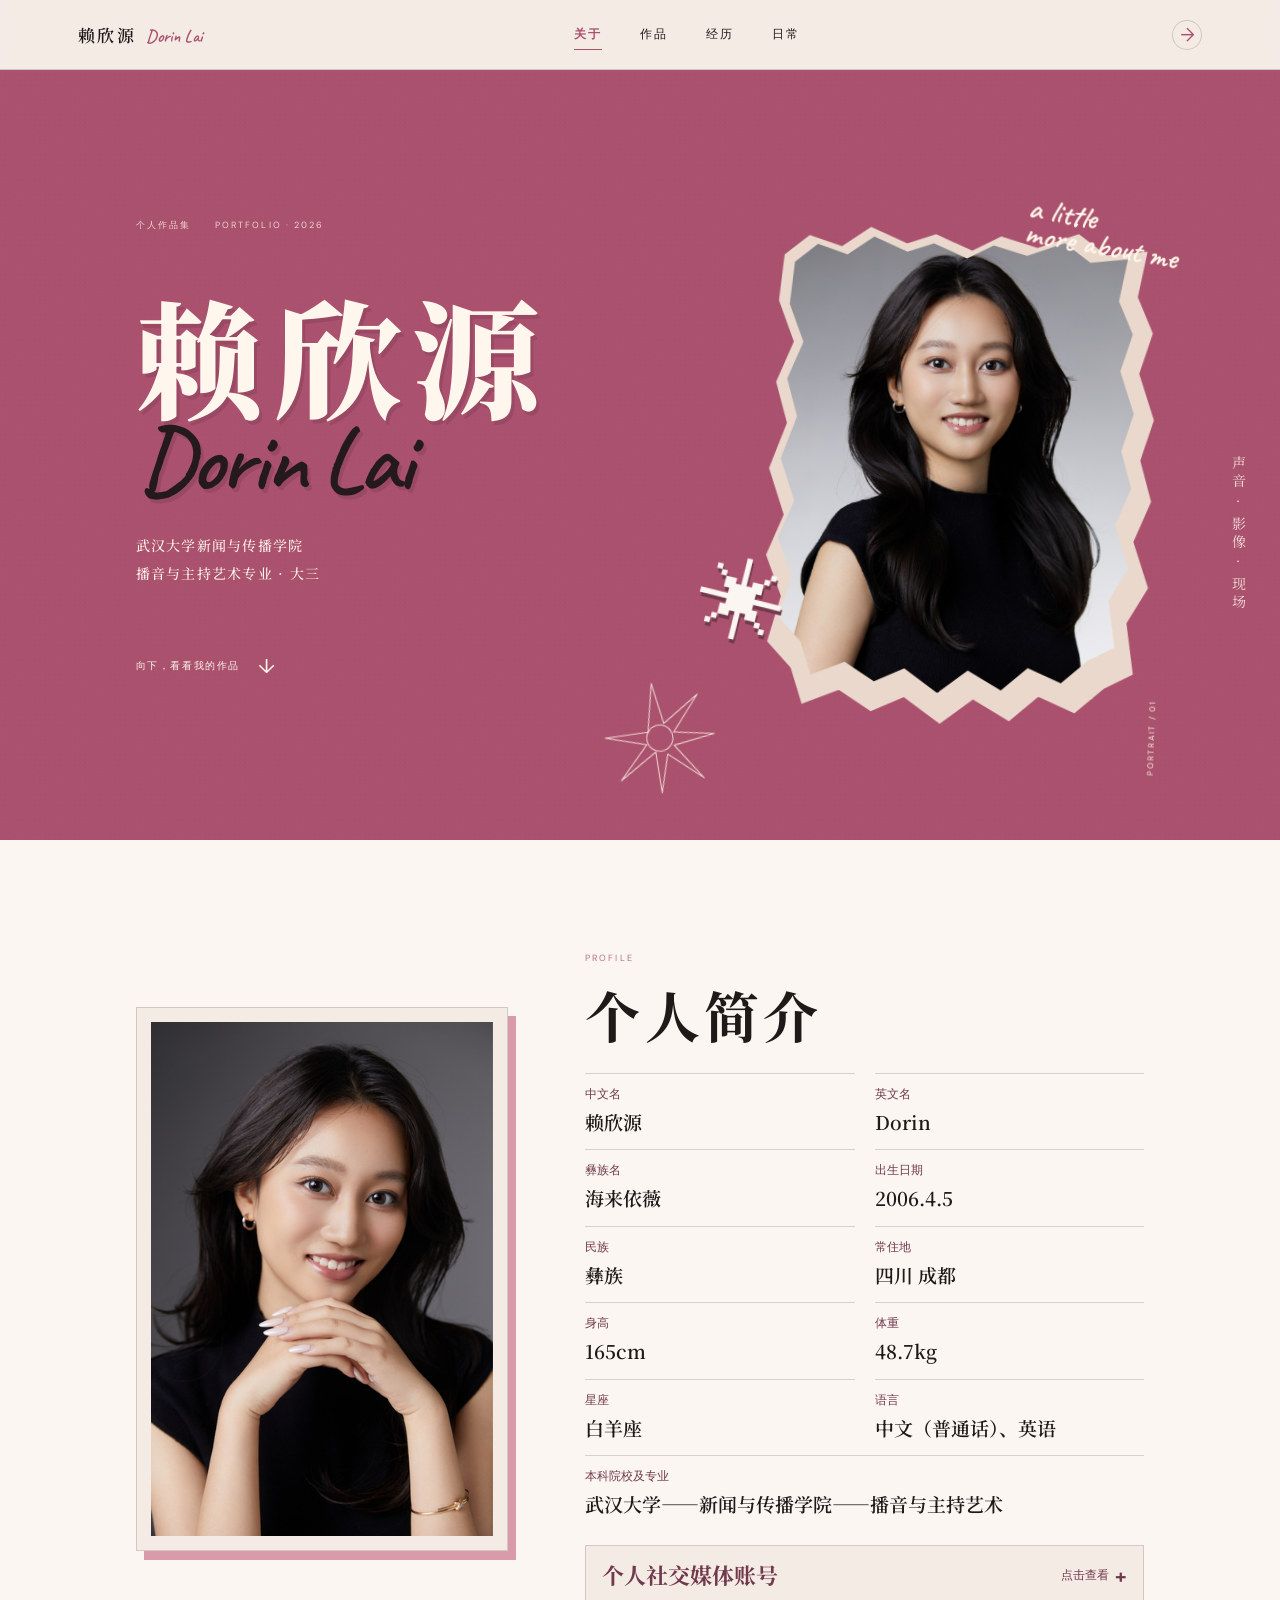
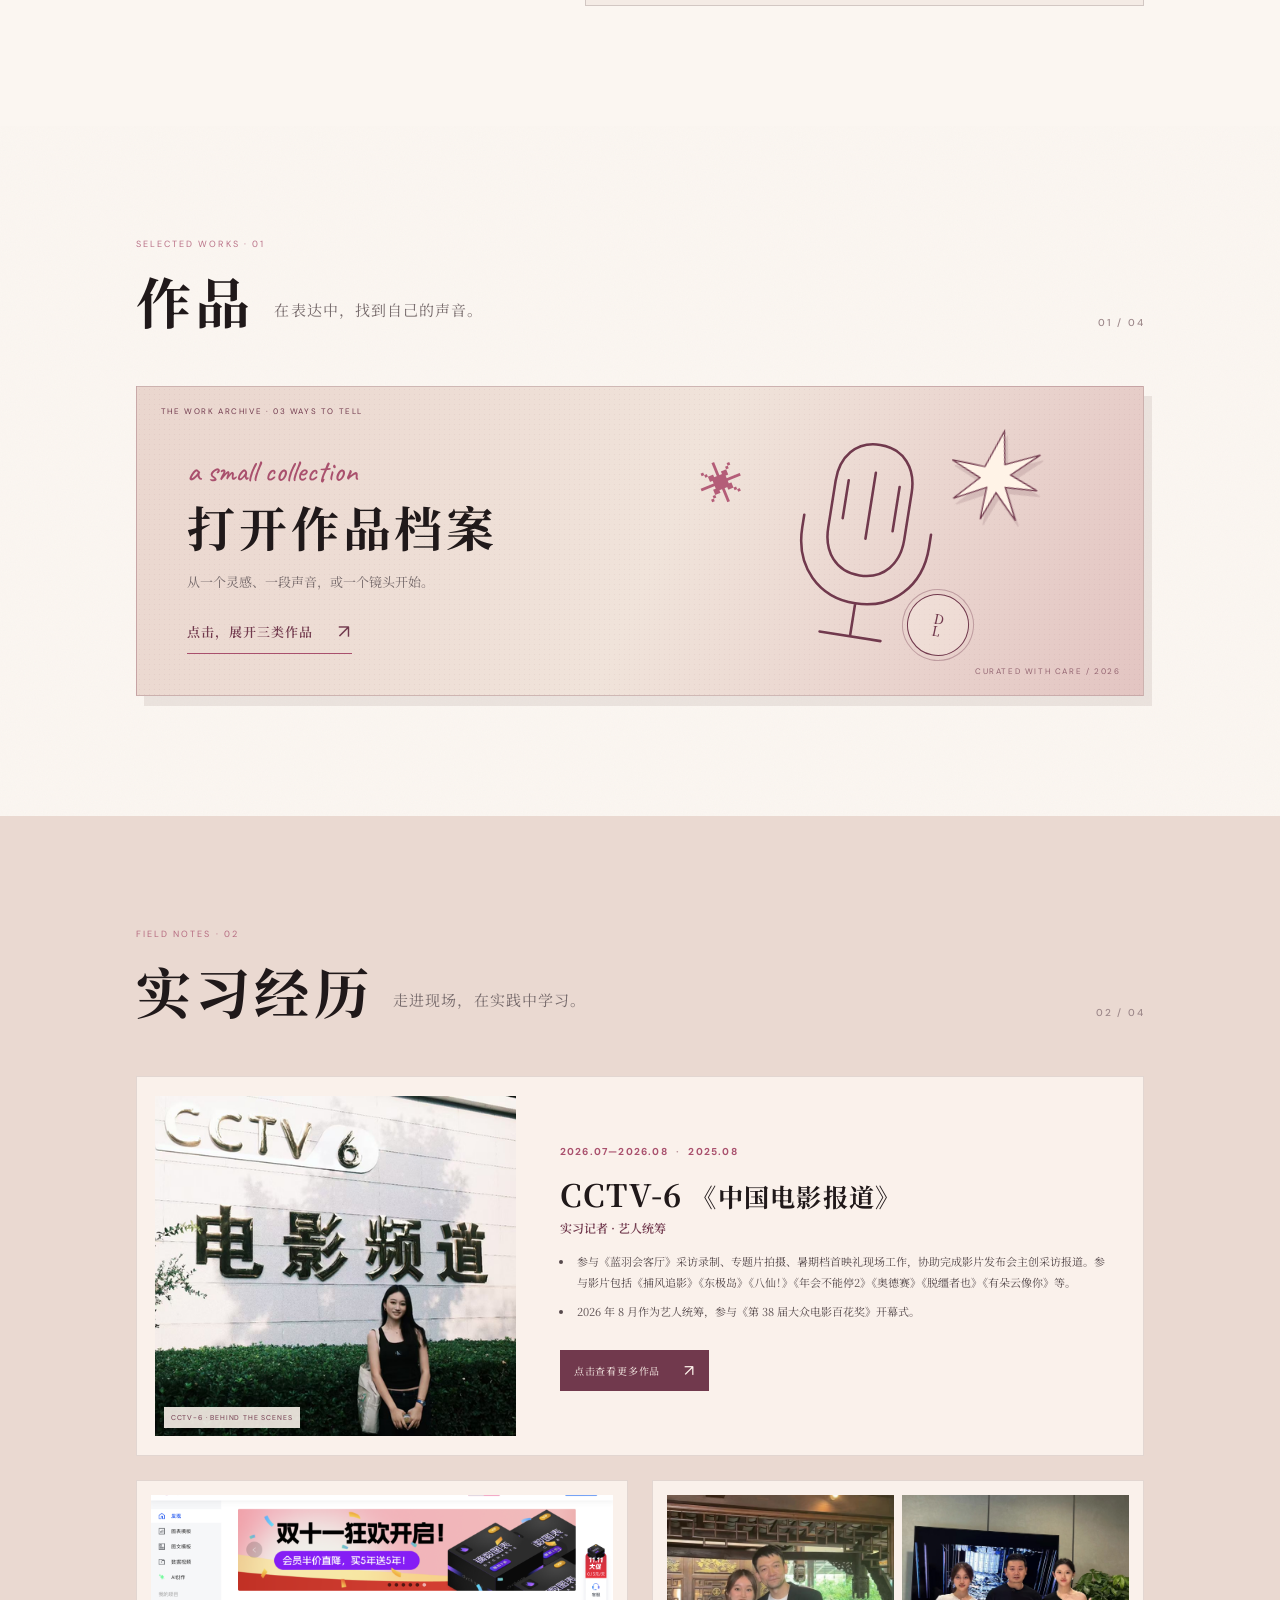
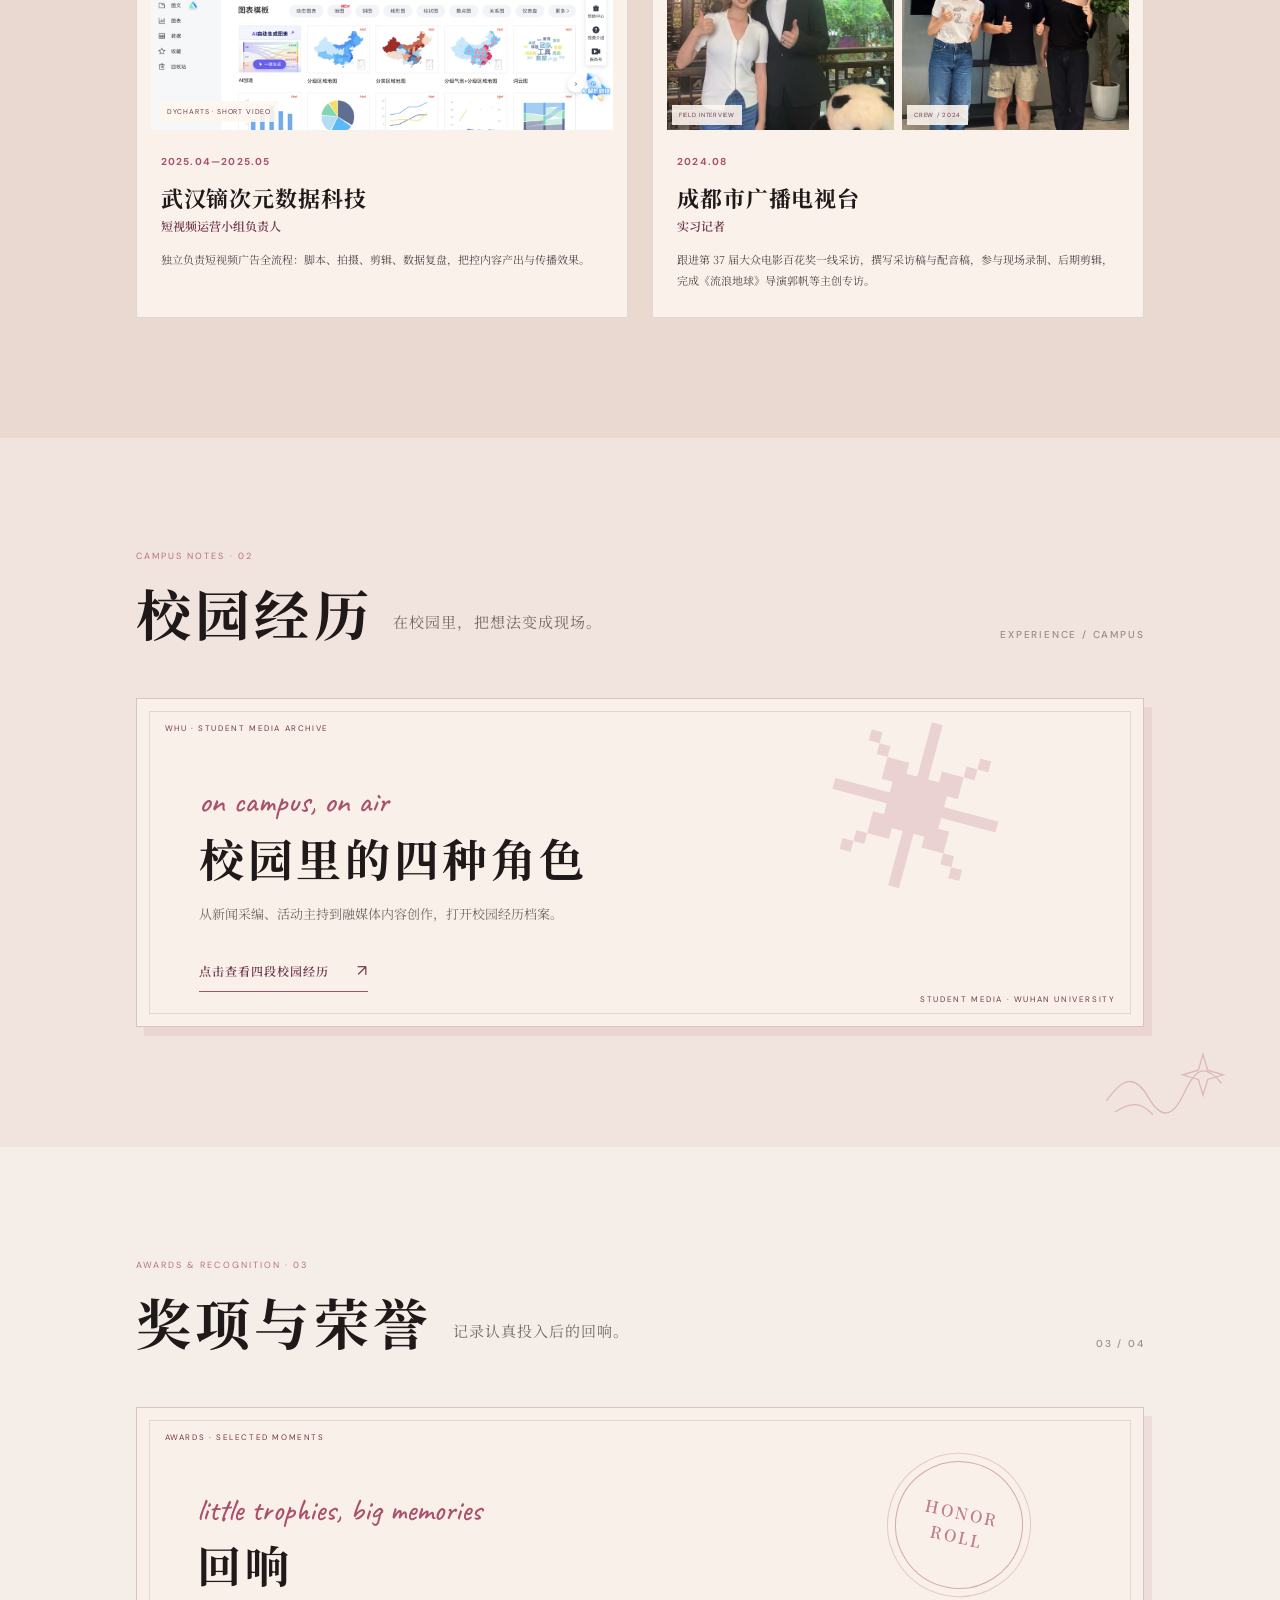
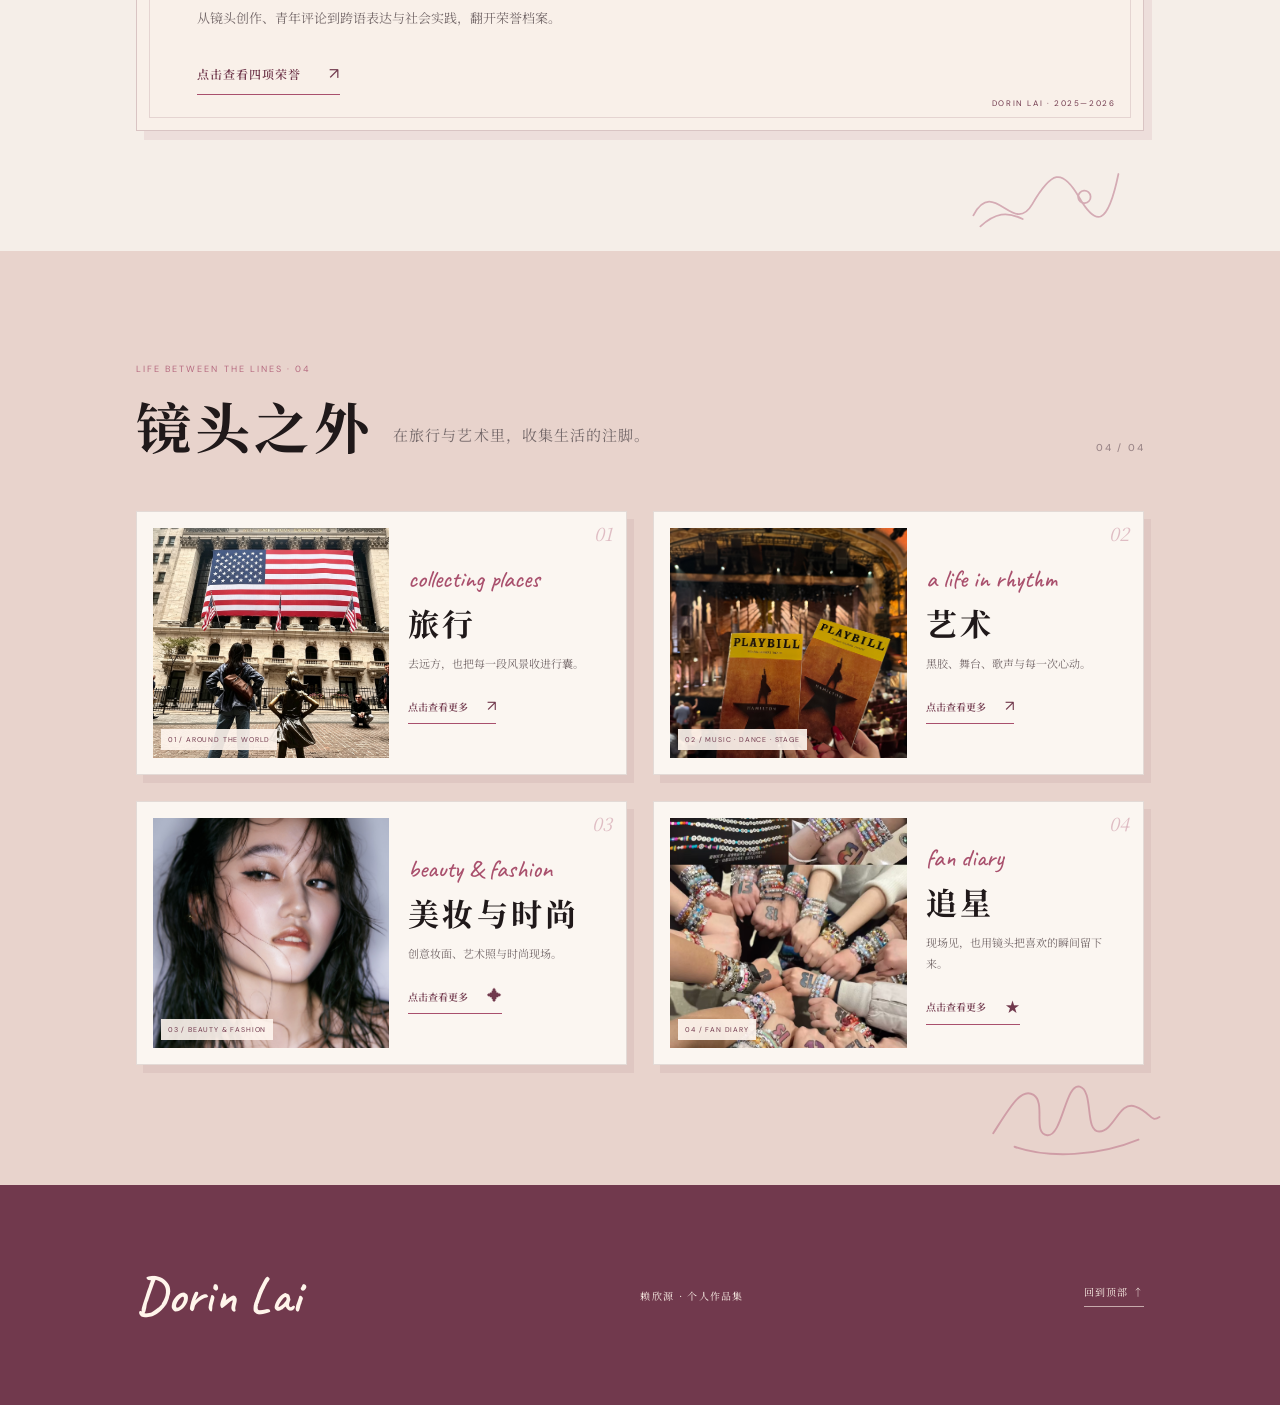
==== portfolio.html @ b6c456c3 "Publish Dorin Lai portfolio" ====
<!doctype html>
<html lang="zh-CN">
  <head>
    <meta charset="UTF-8" />
    <meta name="viewport" content="width=device-width, initial-scale=1.0" />
    <meta name="theme-color" content="#f4e9e3" />
    <title>Dorin Lai — Portfolio</title>
    <link rel="preconnect" href="https://fonts.googleapis.com" />
    <link rel="preconnect" href="https://fonts.gstatic.com" crossorigin />
    <link href="https://fonts.googleapis.com/css2?family=Caveat:wght@500;600;700&family=ZCOOL+KuaiLe&family=DM+Sans:wght@400;500;600;700;800&family=Noto+Serif+SC:wght@400;500;600;700;900&display=swap" rel="stylesheet" />
    <link rel="stylesheet" href="portfolio.css" />
  </head>
  <body>
    <div class="scroll-progress" aria-hidden="true"><span></span></div>
    <header class="site-header">
      <a class="wordmark" href="index.html" aria-label="返回首页"><span>赖欣源</span><i>Dorin Lai</i></a>
      <button class="menu-toggle" aria-expanded="false" aria-label="打开导航"><span></span><span></span></button>
      <nav class="main-nav" aria-label="作品集导航">
        <a href="#about">关于</a><a href="#works">作品</a><a href="#experience">经历</a><a href="#story">日常</a>
      </nav>
      <a class="back-home" href="index.html" aria-label="返回封面">↗</a>
    </header>

    <main>
      <section class="intro" id="about">
        <div class="intro-copy">
          <p class="eyebrow"><span>个人作品集</span><span>PORTFOLIO · 2026</span></p>
          <h1>赖欣源<span class="name-script">Dorin Lai</span></h1>
          <p class="intro-note">武汉大学新闻与传播学院<br />播音与主持艺术专业 · 大三</p>
          <a class="scroll-cue" href="#works"><span>向下，看看我的作品</span><b>↓</b></a>
        </div>
        <div class="portrait-stage">
          <div class="photo-mat"></div>
          <img src="assets/dorin-portrait.jpg" alt="赖欣源个人形象照" />
          <span class="scribble">a little<br />more about me</span>
          <span class="photo-star">✳</span>
          <span class="caption">PORTRAIT / 01</span>
        </div>
        <span class="margin-note">声音 · 影像 · 现场</span>
        <svg class="intro-doodle" viewBox="0 0 150 150" aria-hidden="true"><path d="M75 5 83 59 132 28 94 72 146 82 92 89 124 137 82 99 67 148 67 94 17 124 57 83 5 66 61 67Z"/><circle cx="75" cy="77" r="17"/></svg>
      </section>

      <section class="profile section-pad" id="profile" aria-labelledby="profile-title">
        <figure class="profile-portrait">
          <img src="assets/profile-portrait.png" width="432" height="648" alt="赖欣源的个人形象照" loading="lazy" />
        </figure>
        <div class="profile-copy">
          <div class="section-heading">
            <div><p class="eyebrow">PROFILE</p><h2 id="profile-title">个人简介</h2></div>
          </div>
          <dl class="profile-facts">
            <div><dt>中文名</dt><dd>赖欣源</dd></div>
            <div><dt>英文名</dt><dd>Dorin</dd></div>
            <div><dt>彝族名</dt><dd>海来依薇</dd></div>
            <div><dt>出生日期</dt><dd><time datetime="2006-04-05">2006.4.5</time></dd></div>
            <div><dt>民族</dt><dd>彝族</dd></div>
            <div><dt>常住地</dt><dd>四川 成都</dd></div>
            <div><dt>身高</dt><dd>165cm</dd></div>
            <div><dt>体重</dt><dd>48.7kg</dd></div>
            <div><dt>星座</dt><dd>白羊座</dd></div>
            <div><dt>语言</dt><dd>中文（普通话）、英语</dd></div>
            <div class="profile-education"><dt>本科院校及专业</dt><dd>武汉大学——新闻与传播学院——播音与主持艺术</dd></div>
          </dl>
          <details class="profile-social" id="profile-social">
            <summary>
              <span class="profile-social-title">个人社交媒体账号</span>
              <span class="profile-social-action" aria-hidden="true"><span>点击查看</span><b></b></span>
            </summary>
            <ul class="profile-social-list">
              <li>
                <a class="profile-social-link" href="https://xhslink.cn/o/10nIDCBPguA" target="_blank" rel="noopener noreferrer">
                  <span class="profile-social-badge" aria-hidden="true">小红书</span>
                  <span><strong>小红书</strong><span class="profile-social-handle">@Dorin</span></span>
                  <span class="profile-social-cta">点击查看 <span aria-hidden="true">↗</span></span>
                </a>
                <img src="assets/profile-social/xiaohongshu.jpg" width="987" height="1347" alt="小红书 @Dorin 的账号分享卡及二维码" loading="lazy" />
              </li>
              <li>
                <a class="profile-social-link" href="https://v.douyin.com/wxnxr0UsNcI/" target="_blank" rel="noopener noreferrer">
                  <span class="profile-social-badge" aria-hidden="true">♪</span>
                  <span><strong>抖音</strong><span class="profile-social-handle">@Dorin</span></span>
                  <span class="profile-social-cta">点击查看 <span aria-hidden="true">↗</span></span>
                </a>
                <img src="assets/profile-social/douyin.jpg" width="1125" height="1680" alt="抖音 @Dorin 的账号分享卡及二维码" loading="lazy" />
              </li>
              <li>
                <a class="profile-social-link" href="https://www.instagram.com/dorin.lai?rpxt=ZDc3bWJqaXo5cHNv&amp;utm_source=qr" target="_blank" rel="noopener noreferrer">
                  <span class="profile-social-badge" aria-hidden="true"><span class="profile-social-camera"></span></span>
                  <span><strong>Instagram</strong><span class="profile-social-handle">@dorin.lai</span></span>
                  <span class="profile-social-cta">点击查看 <span aria-hidden="true">↗</span></span>
                </a>
                <img src="assets/profile-social/instagram.jpg" width="880" height="1512" alt="Instagram @dorin.lai 的账号分享卡及二维码" loading="lazy" />
              </li>
            </ul>
          </details>
        </div>
      </section>

      <section class="works section-pad" id="works">
        <div class="section-heading">
          <div><p class="eyebrow">SELECTED WORKS · 01</p><h2>作品<span>在表达中，找到自己的声音。</span></h2></div>
          <span class="section-index">01 / 04</span>
        </div>
        <div class="gallery-gate" id="gallery-gate">
          <span class="gate-label">THE WORK ARCHIVE · 03 WAYS TO TELL</span>
          <div class="gate-copy"><span class="gate-script">a small collection</span><h3>打开作品档案</h3><p>从一个灵感、一段声音，或一个镜头开始。</p></div>
          <div class="gate-art" aria-hidden="true">
            <svg class="gate-spark" viewBox="0 0 120 120"><path d="M60 4 70 45 111 23 80 56 117 68 77 73 99 111 67 82 55 119 54 78 16 101 43 68 4 54 46 53Z"/></svg>
            <svg class="gate-mic" viewBox="0 0 140 180"><path d="M70 13c-19 0-30 14-30 33v37c0 19 11 33 30 33s30-14 30-33V46c0-19-11-33-30-33Z"/><path d="M20 76v10c0 31 21 52 50 52s50-21 50-52V76M70 138v26m-24 0h48M50 44v30m20-39v52m20-44v35"/></svg>
            <span class="gate-tape">✳</span><span class="gate-stamp">D<br />L</span>
          </div>
          <button class="open-gallery" type="button" aria-expanded="false" aria-controls="works-panels"><span>点击，展开三类作品</span><b>↗</b></button>
          <span class="gate-note">CURATED WITH CARE / 2026</span>
        </div>
        <div class="work-gallery" id="works-panels" hidden>
          <div class="gallery-toolbar"><div class="work-filters" role="group" aria-label="按作品类型筛选">
            <button type="button" class="filter-chip is-active" data-filter="all" aria-pressed="true">全部</button>
            <button type="button" class="filter-chip" data-filter="plan" aria-pressed="false">策划</button>
            <button type="button" class="filter-chip" data-filter="voice" aria-pressed="false">播音</button>
            <button type="button" class="filter-chip" data-filter="film" aria-pressed="false">导演 / 剪辑</button>
          </div><button class="gallery-close" type="button">收起作品 <span>↑</span></button></div>
        <div class="work-grid">
          <a class="work-card work-card--plan" href="iss-channel.html" aria-label="打开 ISS Channel 公众号企划项目" data-category="plan" data-cursor="进入">
            <div class="work-art"><span class="art-mark">企划</span><span class="art-number">01</span><div class="art-orbit"></div></div>
            <div class="work-meta"><span>策划作品</span><span class="availability">公众号企划 · 04</span></div>
            <h3>创意策划与内容表达</h3><p>从人物专访到公益行动与新闻评论，查看公众号企划与内容实践。</p>
          </a>
          <a class="work-card work-card--voice" href="speaking.html" aria-label="打开播音与主持艺术作品页" data-category="voice" data-cursor="进入">
            <div class="work-art"><span class="art-mark">声音</span><span class="art-number">02</span><div class="sound-wave"><i></i><i></i><i></i><i></i><i></i><i></i><i></i><i></i><i></i><i></i><i></i><i></i><i></i></div></div>
            <div class="work-meta"><span>播音作品</span><span class="availability">视频收录 · 06</span></div>
            <h3>让文字抵达听众</h3><p>从卫视主持、出镜报道到英文主持与课程作品，记录现场与镜头前的表达实践。</p>
          </a>
          <a class="work-card work-card--film" href="filmmaking.html" aria-label="打开用影像温暖世界作品页" data-category="film" data-cursor="进入">
            <div class="work-art"><span class="art-mark">影像</span><span class="art-number">03</span><div class="film-frame"><b>PLAY</b></div></div>
            <div class="work-meta"><span>导演 / 剪辑</span><span class="availability">片段待补充</span></div>
            <h3>镜头里的叙事</h3><p>导演/拍摄/剪辑——短片、纪录片等</p>
          </a>
        </div>
        </div>
      </section>

      <section class="experience section-pad" id="experience">
        <div class="section-heading">
          <div><p class="eyebrow">FIELD NOTES · 02</p><h2>实习经历<span>走进现场，在实践中学习。</span></h2></div>
          <span class="section-index">02 / 04</span>
        </div>
        <div class="internship-list">
          <article class="internship-card internship-featured">
            <figure class="internship-photo internship-photo--cctv"><img src="assets/internships/cctv6/cctv-building.png" alt="赖欣源在 CCTV-6 电影频道大楼前" /><figcaption>CCTV-6 · BEHIND THE SCENES</figcaption></figure>
            <div class="internship-copy">
              <span class="internship-date">2026.07—2026.08 <i>·</i> 2025.08</span>
              <h3>CCTV-6 <span>《中国电影报道》</span></h3>
              <p class="internship-role">实习记者 · 艺人统筹</p>
              <ul><li>参与《蓝羽会客厅》采访录制、专题片拍摄、暑期档首映礼现场工作，协助完成影片发布会主创采访报道。参与影片包括《捕风追影》《东极岛》《八仙！》《年会不能停2》《奥德赛》《脱缰者也》《有朵云像你》等。</li><li>2026 年 8 月作为艺人统筹，参与《第 38 届大众电影百花奖》开幕式。</li></ul>
              <a class="internship-link" href="cctv6.html" data-cursor="打开">点击查看更多作品 <b>↗</b></a>
            </div>
          </article>
          <div class="internship-secondary">
            <article class="internship-card">
              <figure class="internship-photo internship-photo--dy"><img src="assets/internships/dycharts-dashboard.png" alt="镝数图表平台工作界面" /><figcaption>DYCHARTS · SHORT VIDEO</figcaption></figure>
              <div class="internship-copy">
                <span class="internship-date">2025.04—2025.05</span>
                <h3>武汉镝次元数据科技</h3>
                <p class="internship-role">短视频运营小组负责人</p>
                <p>独立负责短视频广告全流程：脚本、拍摄、剪辑、数据复盘，把控内容产出与传播效果。</p>
              </div>
            </article>
            <article class="internship-card">
              <div class="internship-photo-pair">
                <figure class="internship-photo"><img src="assets/internships/chengdu-guofan.jpg" alt="成都采访现场与电影人合影" /><figcaption>FIELD INTERVIEW</figcaption></figure>
                <figure class="internship-photo"><img src="assets/internships/chengdu-group.jpg" alt="采访团队与电影主创合影" /><figcaption>CREW / 2024</figcaption></figure>
              </div>
              <div class="internship-copy">
                <span class="internship-date">2024.08</span>
                <h3>成都市广播电视台</h3>
                <p class="internship-role">实习记者</p>
                <p>跟进第 37 届大众电影百花奖一线采访，撰写采访稿与配音稿，参与现场录制、后期剪辑，完成《流浪地球》导演郭帆等主创专访。</p>
              </div>
            </article>
          </div>
        </div>
      </section>

      <section class="campus section-pad" id="campus">
        <div class="section-heading">
          <div><p class="eyebrow">CAMPUS NOTES · 02</p><h2>校园经历<span>在校园里，把想法变成现场。</span></h2></div>
          <span class="section-index">EXPERIENCE / CAMPUS</span>
        </div>
        <div class="campus-gate" id="campus-gate">
          <span class="campus-gate-kicker">WHU · STUDENT MEDIA ARCHIVE</span>
          <span class="campus-doodle" aria-hidden="true">✳</span>
          <div class="campus-gate-copy"><span class="gate-script">on campus, on air</span><h3>校园里的四种角色</h3><p>从新闻采编、活动主持到融媒体内容创作，打开校园经历档案。</p></div>
          <button class="campus-open" type="button" aria-expanded="false" aria-controls="campus-entries">点击查看四段校园经历 <b>↗</b></button>
          <span class="campus-gate-foot">STUDENT MEDIA · WUHAN UNIVERSITY</span>
        </div>
        <div class="campus-entries" id="campus-entries" hidden>
          <div class="campus-toolbar"><span>FOUR CHAPTERS / 2024—2026</span><button class="campus-close" type="button">收起经历 ↑</button></div>
          <article class="campus-card campus-card--lead">
            <div class="campus-gallery campus-gallery--three">
              <figure><img src="assets/campus/tv-office.jpg" alt="赖欣源在武汉大学广播电视台" /><figcaption>WHU TV · TEAM LEAD</figcaption></figure>
              <figure><img src="assets/campus/control-room.jpg" alt="武汉大学广播电视台导播控制室" /><figcaption>BEHIND THE SCENES</figcaption></figure>
              <figure><img src="assets/campus/official-video.jpg" alt="参与武汉大学官方视频出镜" /><figcaption>OFFICIAL MEDIA</figcaption></figure>
            </div>
            <div class="campus-copy"><span class="campus-number">01 / STUDENT REPORTER GROUP</span><span class="campus-date">2025.06 — 2026.06</span><h3>武汉大学广播电视台学生记者团</h3><p class="campus-role">学生总负责人</p><p>统筹电视台内容生产与团队管理，牵头校园新闻、专题栏目策划录制，对接校内各部门宣传工作，参与武汉大学官方抖音内容创作。</p></div>
          </article>
          <article class="campus-card campus-card--media">
            <div class="campus-gallery campus-gallery--two">
              <figure><img src="assets/campus/student-affairs-logo.jpg" alt="武汉大学学生工作部标志" /><figcaption>STUDENT AFFAIRS</figcaption></figure>
              <figure><img src="assets/campus/sports-event.png" alt="校园活动现场出镜主持" /><figcaption>ON CAMPUS</figcaption></figure>
            </div>
            <div class="campus-copy"><span class="campus-number">02 / NEW MEDIA CENTER</span><span class="campus-date">2024.09 — 2025.06</span><h3>武汉大学学生工作部融媒体中心</h3><p class="campus-role">策划 · 文案 · 出镜</p><p>撰写官方校媒文稿，独立策划、主持校园大型活动、专题拍摄及人物专访。</p><a class="campus-more" href="campus-media.html">点击查看更多 <b>↗</b></a></div>
          </article>
          <article class="campus-card campus-card--forum">
            <div class="campus-gallery campus-gallery--single"><figure><img src="assets/campus/entrepreneur-logo.jpg" alt="武汉大学大学生创新创业促进中心标志" /><figcaption>WHU · LUOJIA FORUM</figcaption></figure></div>
            <div class="campus-copy"><span class="campus-number">03 / CAMPUS PROMOTION</span><span class="campus-date">HOST GROUP MEMBER</span><h3>大学生创业指导中心校推组</h3><p class="campus-role">主持人组成员</p><p>负责《珞珈论坛》主持稿撰写、现场活动主持。</p><a class="campus-more" href="luojia-forum.html">点击查看更多 <b>↗</b></a></div>
          </article>
          <article class="campus-card campus-card--future">
            <div class="campus-gallery campus-gallery--single"><figure><img src="assets/campus/future-tv-logo.png" alt="武汉大学青年传媒集团未来网络电视台标志" /><figcaption>YOUTH MEDIA GROUP</figcaption></figure></div>
            <div class="campus-copy"><span class="campus-number">04 / FUTURE INTERNET TV</span><span class="campus-date">2024.09 — 2025.06</span><h3>青年传媒集团未来网络电视台</h3><p class="campus-role">策划 · 出镜成员</p><p>负责校园栏目出镜、选题策划与后期剪辑，产出青年向校园融媒体内容。</p></div>
          </article>
        </div>
        <svg class="campus-lineart" viewBox="0 0 140 100" aria-hidden="true"><path d="M8 72c18-26 31-28 45-4s26 23 39-5 23-30 40-10M17 84c19-12 29-10 41 3m49-48 5-17 5 17 17 5-17 5-5 17-5-17-17-5z"/></svg>
      </section>

      <section class="recognition section-pad">
        <div class="section-heading">
          <div><p class="eyebrow">AWARDS & RECOGNITION · 03</p><h2>奖项与荣誉<span>记录认真投入后的回响。</span></h2></div>
          <span class="section-index">03 / 04</span>
        </div>
        <div class="honors-gate" id="honors-gate">
          <span class="honors-gate-kicker">AWARDS · SELECTED MOMENTS</span>
          <span class="honors-stamp" aria-hidden="true">HONOR<br/>ROLL</span>
          <div class="honors-gate-copy"><span class="gate-script">little trophies, big memories</span><h3>回响</h3><p>从镜头创作、青年评论到跨语表达与社会实践，翻开荣誉档案。</p></div>
          <button class="honors-open" type="button" aria-expanded="false" aria-controls="honors-list">点击查看四项荣誉 <b>↗</b></button>
          <span class="honors-gate-foot">DORIN LAI · 2025—2026</span>
        </div>
        <div class="honors-list" id="honors-list" hidden>
          <div class="honors-toolbar"><span>FOUR HONORS / 2025—2026</span><button class="honors-close" type="button">收起荣誉 ↑</button></div>
          <article class="honor-entry honor-entry--feature">
            <div class="honor-images honor-images--pair"><figure><img src="assets/awards/showtime-award.jpg" alt="赖欣源手持珈斯卡最佳摄影奖奖杯"/><figcaption>BEST CINEMATOGRAPHY · 2026</figcaption></figure><figure><img src="assets/awards/showtime-trophy.jpg" alt="珈斯卡最佳摄影奖奖杯特写"/><figcaption>THE TROPHY</figcaption></figure></div>
            <div class="honor-copy"><span class="honor-index">01 / FILM & IMAGE</span><span class="honor-year">2026</span><h3>“珈斯卡”最佳摄影奖</h3><p class="honor-context">武汉大学新闻与传播学院第四届</p><p>获奖作品：《showtime》</p></div>
          </article>
          <article class="honor-entry honor-entry--certificate">
            <div class="honor-images"><figure><img src="assets/awards/campus-media-award.jpg" alt="第六届大学生校园媒体大赛青年评论一等奖获奖证书"/><figcaption>FIRST PRIZE · YOUTH COMMENTARY</figcaption></figure></div>
            <div class="honor-copy"><span class="honor-index">02 / CAMPUS MEDIA</span><span class="honor-year">2026</span><h3>第六届大学生校园媒体大赛<br/>“青年评论”一等奖</h3><p>获奖作品：《当慢车遇见快门：镜头下的凝视与尊严》</p></div>
          </article>
          <article class="honor-entry honor-entry--reverse">
            <div class="honor-images"><figure><img src="assets/awards/chinese-stories-award.jpg" alt="第二届大学生讲好中国故事大会跨语传播表达荣誉证书"/><figcaption>CROSS-LINGUAL COMMUNICATION</figcaption></figure></div>
            <div class="honor-copy"><span class="honor-index">03 / INTERNATIONAL VOICE</span><span class="honor-year">2025</span><h3>“讲好中国故事”大会<br/>跨语传播・表达荣誉</h3><p class="honor-context">上海戏剧学院第二届大学生大会</p><p>获奖作品：《Chinese Films：120 Years, Our Stories》</p></div>
          </article>
          <article class="honor-entry honor-entry--certificate">
            <div class="honor-images"><figure><img src="assets/awards/social-practice-award.jpg" alt="武汉大学学生社会实践活动校级先进个人证书"/><figcaption>ADVANCED INDIVIDUAL · 2025</figcaption></figure></div>
            <div class="honor-copy"><span class="honor-index">04 / SOCIAL PRACTICE</span><span class="honor-year">2025</span><h3>武汉大学学生社会实践活动<br/>校级先进个人</h3><p>以行动记录与回应真实的社会现场。</p></div>
          </article>
        </div>
        <svg class="honor-doodle" viewBox="0 0 180 90" aria-hidden="true"><path d="M7 61c26-42 43 27 67-8S110 14 127 49 157 83 173 26"/><path d="M14 74c18-14 31-15 48-5"/><circle cx="133" cy="49" r="7"/></svg>
      </section>

      <section class="story section-pad" id="story">
        <div class="section-heading">
          <div><p class="eyebrow">LIFE BETWEEN THE LINES · 04</p><h2>镜头之外<span>在旅行与艺术里，收集生活的注脚。</span></h2></div>
          <span class="section-index">04 / 04</span>
        </div>
        <div class="life-doors">
          <a class="life-door life-door--travel" href="travel.html" data-cursor="启程"><div class="life-door-image"><img src="assets/life/travel/cover.jpg" alt="站在纽约证券交易所前的旅行留影"/><span>01 / AROUND THE WORLD</span></div><div class="life-door-copy"><span class="life-door-script">collecting places</span><h3>旅行</h3><p>去远方，也把每一段风景收进行囊。</p><span class="life-door-link">点击查看更多 <b>↗</b></span></div><span class="life-door-number">01</span></a>
          <a class="life-door life-door--art" href="art-life.html" data-cursor="聆听"><div class="life-door-image"><img src="assets/life/art/live.jpg" alt="纽约音乐剧现场的节目单与剧场"/><span>02 / MUSIC · DANCE · STAGE</span></div><div class="life-door-copy"><span class="life-door-script">a life in rhythm</span><h3>艺术</h3><p>黑胶、舞台、歌声与每一次心动。</p><span class="life-door-link">点击查看更多 <b>↗</b></span></div><span class="life-door-number">02</span></a>
          <a class="life-door life-door--fashion" href="fashion.html" data-cursor="探索">
            <div class="life-door-image"><img src="assets/life/fashion/01.jpg" alt="美妆与时尚封面" loading="lazy"/><span>03 / BEAUTY &amp; FASHION</span></div>
            <div class="life-door-copy">
              <span class="life-door-script">beauty &amp; fashion</span>
              <h3>美妆与时尚</h3>
              <p>创意妆面、艺术照与时尚现场。</p>
              <span class="life-door-link">点击查看更多 <b aria-hidden="true">✦</b></span>
            </div>
            <span class="life-door-number">03</span>
          </a>
          <a class="life-door life-door--fandom" href="fandom.html" data-cursor="现场见">
            <div class="life-door-image"><img src="assets/life/fandom/01.jpg" alt="歌迷戴着友谊手链围成一圈" loading="lazy"/><span>04 / FAN DIARY</span></div>
            <div class="life-door-copy">
              <span class="life-door-script">fan diary</span>
              <h3>追星</h3>
              <p>现场见，也用镜头把喜欢的瞬间留下来。</p>
              <span class="life-door-link">点击查看更多 <b aria-hidden="true">★</b></span>
            </div>
            <span class="life-door-number">04</span>
          </a>
        </div>
        <svg class="story-doodle" viewBox="0 0 190 100" aria-hidden="true"><path d="M8 68c18-26 31-48 44-39s-3 41 13 43 21-55 36-50 3 48 19 48 22-32 39-25 15 18 25 12"/><path d="M30 83c36 14 88 13 131-3"/></svg>
      </section>

      <footer class="site-footer">
        <span class="footer-script">Dorin Lai</span>
        <p>赖欣源 · 个人作品集</p>
        <a href="#about">回到顶部 ↑</a>
      </footer>
    </main>
    <dialog class="work-dialog" aria-labelledby="dialog-title">
      <button class="dialog-close" aria-label="关闭详情">×</button>
      <p class="eyebrow">WORK NOTE / <span class="dialog-index">01</span></p>
      <h2 id="dialog-title"></h2>
      <p class="dialog-copy"></p>
      <div class="dialog-fields"><span>项目背景</span><span>个人职责</span><span>过程与成果</span></div>
      <p class="dialog-hint">点击任意空白处或按 Esc 关闭</p>
    </dialog>
    <div class="cursor-follower" aria-hidden="true"><span></span></div>
    <script src="portfolio.js"></script>
  </body>
</html>
---- portfolio.css ----
:root{--rose:#a9506d;--rose-dark:#71394d;--pink:#d99aaa;--paper:#f4ebe5;--cream:#fbf6f1;--ink:#20191a;--muted:#75696a;--line:rgba(55,36,41,.18);--sans:"DM Sans","Noto Sans SC",sans-serif;--serif:"Noto Serif SC","Songti SC",serif;--script:"Caveat",cursive}
*{box-sizing:border-box}html{scroll-behavior:smooth}body{margin:0;background:var(--paper);color:var(--ink);font-family:var(--sans);font-size:15px}a{color:inherit;text-decoration:none}button{font:inherit}.site-header{height:70px;position:sticky;top:0;z-index:20;display:flex;align-items:center;justify-content:space-between;padding:0 6.1%;background:rgba(244,235,229,.92);border-bottom:1px solid var(--line);backdrop-filter:blur(14px)}.wordmark{display:flex;align-items:baseline;gap:10px}.wordmark span{font:600 17px var(--serif);letter-spacing:.14em}.wordmark i{font:600 18px var(--script);color:var(--rose);font-style:normal}.main-nav{display:flex;gap:38px;font-size:12px;letter-spacing:.16em}.main-nav a{position:relative;padding:10px 0}.main-nav a:after{content:"";position:absolute;left:0;bottom:3px;width:0;height:1px;background:var(--rose);transition:width .25s}.main-nav a:hover:after{width:100%}.back-home{width:30px;height:30px;border:1px solid var(--line);border-radius:50%;display:grid;place-items:center;color:var(--rose);font-size:18px;transform:rotate(45deg)}.menu-toggle{display:none}
.intro{min-height:690px;height:min(770px,calc(100svh - 70px));position:relative;display:grid;grid-template-columns:1.03fr .97fr;align-items:center;padding:40px 10.6% 45px;overflow:hidden;background:var(--rose);color:#fff6ee}.intro:before,.works:before{content:"";position:absolute;inset:0;pointer-events:none;opacity:.18;background-image:radial-gradient(rgba(255,238,228,.38) .7px,transparent 1px),url("data:image/svg+xml,%3Csvg viewBox='0 0 160 160' xmlns='http://www.w3.org/2000/svg'%3E%3Cfilter id='n'%3E%3CfeTurbulence type='fractalNoise' baseFrequency='.78' numOctaves='3' stitchTiles='stitch'/%3E%3C/filter%3E%3Crect width='100%25' height='100%25' filter='url(%23n)' opacity='.4'/%3E%3C/svg%3E");background-size:5px 5px,160px 160px;mix-blend-mode:soft-light}.intro-copy{position:relative;z-index:2;padding-bottom:16px}.eyebrow{display:flex;gap:24px;align-items:center;font-size:9px;letter-spacing:.23em;text-transform:uppercase;color:inherit;opacity:.8}.intro h1{margin:52px 0 2px;font:900 clamp(70px,10vw,148px)/1.1 var(--serif);letter-spacing:.08em;white-space:nowrap;text-shadow:3px 4px rgba(70,31,46,.16)}.name-script{display:block;margin:-8px 0 0 3px;font:600 clamp(54px,7.2vw,104px)/.94 var(--script);letter-spacing:-.035em;color:#241a1d}.intro-note{font:500 14px/2 var(--serif);letter-spacing:.09em;margin:28px 0 66px;color:#fff3eb}.scroll-cue{display:flex;align-items:center;gap:18px;font-size:10px;letter-spacing:.16em}.scroll-cue b{font-size:20px;font-weight:400}.portrait-stage{height:520px;width:min(100%,420px);justify-self:end;position:relative;transform:rotate(2deg)}.portrait-stage:before{content:"";position:absolute;inset:5% -4% -3% 7%;background:#ead8cd;clip-path:polygon(6% 8%,12% 4%,20% 6%,27% 2%,36% 5%,43% 3%,52% 6%,59% 3%,68% 5%,78% 2%,85% 6%,95% 5%,93% 14%,97% 21%,94% 29%,98% 38%,95% 46%,98% 54%,94% 62%,98% 71%,93% 78%,95% 88%,88% 91%,81% 96%,72% 93%,65% 98%,56% 94%,48% 99%,39% 94%,31% 97%,23% 93%,14% 96%,11% 89%,5% 84%,8% 75%,4% 67%,8% 59%,4% 50%,8% 41%,5% 33%,9% 25%,5% 17%);filter:drop-shadow(8px 10px rgba(52,22,35,.16))}.portrait-stage img{position:absolute;inset:7% 1% 1% 10%;width:89%;height:90%;object-fit:cover;object-position:center 22%;clip-path:polygon(6% 8%,12% 4%,20% 6%,27% 2%,36% 5%,43% 3%,52% 6%,59% 3%,68% 5%,78% 2%,85% 6%,95% 5%,93% 14%,97% 21%,94% 29%,98% 38%,95% 46%,98% 54%,94% 62%,98% 71%,93% 78%,95% 88%,88% 91%,81% 96%,72% 93%,65% 98%,56% 94%,48% 99%,39% 94%,31% 97%,23% 93%,14% 96%,11% 89%,5% 84%,8% 75%,4% 67%,8% 59%,4% 50%,8% 41%,5% 33%,9% 25%,5% 17%)}.scribble{position:absolute;top:2%;right:-7%;font:600 31px/.8 var(--script);transform:rotate(8deg);color:#fff5e9}.photo-star{position:absolute;left:-5%;bottom:11%;font-size:88px;color:var(--cream);line-height:1;text-shadow:2px 3px var(--rose-dark);transform:rotate(12deg)}.caption{position:absolute;right:-4%;bottom:3%;font-size:8px;letter-spacing:.22em;transform:rotate(-90deg);transform-origin:right}.margin-note{position:absolute;right:2.4%;top:50%;writing-mode:vertical-rl;font:14px var(--serif);letter-spacing:.28em;opacity:.85}
.section-pad{padding:112px 10.6% 120px}.section-heading{display:flex;justify-content:space-between;align-items:end;margin-bottom:52px}.section-heading .eyebrow{color:var(--rose);margin:0 0 18px}.section-heading h2{margin:0;font:700 clamp(34px,4.3vw,56px)/1.2 var(--serif);letter-spacing:.08em}.section-heading h2 span{display:inline-block;margin-left:20px;font:400 15px/1.6 var(--serif);letter-spacing:.07em;color:var(--muted);vertical-align:middle}.section-index{font:500 10px var(--sans);letter-spacing:.18em;color:#9d888a;padding-bottom:5px}
.works{position:relative;background:var(--cream);overflow:hidden}.works:before{opacity:.08;mix-blend-mode:multiply}.works .section-heading,.work-grid{position:relative;z-index:1}.work-grid{display:grid;grid-template-columns:repeat(3,1fr);gap:24px}.work-card{min-width:0}.work-art{height:270px;position:relative;overflow:hidden;display:flex;align-items:center;justify-content:center;background:#b9637d;color:#fff3eb}.work-card--voice .work-art{background:#dfb2b5;color:#573847}.work-card--film .work-art{background:#ead9cc;color:#7c3d55}.work-art:before{content:"";position:absolute;inset:12px;border:1px solid currentColor;opacity:.38}.art-mark{font:400 47px var(--serif);letter-spacing:.2em;writing-mode:vertical-rl;position:relative;z-index:1}.work-card--voice .art-mark{font:600 58px var(--script);writing-mode:horizontal-tb;letter-spacing:.03em}.work-card--film .art-mark{font:700 46px var(--serif)}.art-number{position:absolute;top:23px;left:25px;font:600 11px var(--sans);letter-spacing:.18em}.art-orbit{position:absolute;width:170px;height:170px;border:1px solid rgba(255,245,235,.7);border-radius:50%;transform:rotate(35deg) scaleX(.6)}.art-orbit:after{content:"";position:absolute;inset:14px -28px;border:1px solid rgba(255,245,235,.42);border-radius:50%;transform:rotate(-55deg)}.sound-wave{height:90px;position:absolute;bottom:38px;left:15%;right:15%;display:flex;align-items:center;justify-content:space-around}.sound-wave i{display:block;width:2px;height:var(--h,22px);background:#6f3b50;border-radius:2px}.sound-wave i:nth-child(3n){height:62px}.sound-wave i:nth-child(4n){height:38px}.sound-wave i:nth-child(5n){height:74px}.sound-wave i:nth-child(2n){height:48px}.film-frame{position:absolute;inset:48px 54px;border:1px solid rgba(124,61,85,.7);display:grid;place-items:center;transform:rotate(-5deg)}.film-frame:before,.film-frame:after{content:"";position:absolute;inset:10px -10px;border:1px solid rgba(124,61,85,.35);transform:rotate(8deg)}.film-frame b{font:700 12px var(--sans);letter-spacing:.25em}.work-meta{display:flex;justify-content:space-between;align-items:center;margin-top:19px;font-size:10px;letter-spacing:.14em;color:var(--rose)}.availability{font-size:9px;letter-spacing:.05em;color:#9b8b89}.work-card h3{font:600 20px var(--serif);margin:14px 0 8px}.work-card p{font:400 12px/1.9 var(--serif);color:var(--muted);margin:0;max-width:330px}
.experience{background:#ead9d1}.experience-layout{display:grid;grid-template-columns:.72fr 1.28fr;gap:8%}.experience-lead{min-height:310px;position:relative;border-right:1px solid var(--line);display:flex;flex-direction:column;justify-content:center}.big-asterisk{position:absolute;top:-10px;left:0;font-size:135px;color:#d39aa1;line-height:1}.experience-lead p{position:relative;font:600 26px var(--serif);margin:105px 0 5px;letter-spacing:.1em}.experience-lead small{font-size:9px;letter-spacing:.22em;color:var(--muted)}.experience-list{display:flex;flex-direction:column;justify-content:center}.empty-entry{position:relative;display:grid;grid-template-columns:22px 1fr 25px;gap:18px;padding:25px 0;border-bottom:1px solid var(--line)}.empty-entry:first-child{border-top:1px solid var(--line)}.entry-line{width:8px;height:8px;border-radius:50%;background:var(--rose);margin-top:7px;box-shadow:0 0 0 5px rgba(169,80,109,.12)}.entry-tag{font-size:9px;letter-spacing:.16em;color:var(--rose)}.empty-entry h3{font:600 19px var(--serif);margin:8px 0}.empty-entry p{font:12px/1.8 var(--serif);margin:0;color:var(--muted)}.entry-plus{font:300 20px var(--sans);color:var(--rose)}
.recognition{background:#f5eee8}.recognition-grid{display:grid;grid-template-columns:1fr 1fr;gap:24px}.recognition-card{min-height:260px;position:relative;padding:34px;background:#a8526f;color:#fff6ee;overflow:hidden}.recognition-card--award{background:#dfb3b2;color:#4b343b}.recognition-card:after{content:"";position:absolute;width:210px;height:210px;right:-38px;top:-65px;border:1px solid currentColor;opacity:.2;border-radius:50%;box-shadow:0 0 0 16px rgba(255,255,255,.035),0 0 0 32px rgba(255,255,255,.035)}.recognition-symbol{position:absolute;right:37px;top:33px;font:500 58px var(--serif);opacity:.86}.recognition-card--award .recognition-symbol{font-size:64px}.recognition-card small{font-size:9px;letter-spacing:.23em;opacity:.73}.recognition-card h3{font:600 28px var(--serif);margin:42px 0 8px}.recognition-card p{font:12px var(--serif);opacity:.84}.card-foot{position:absolute;left:34px;bottom:28px;font-size:9px;letter-spacing:.08em;opacity:.75}
.story{background:#e8d3cc}.story-layout{display:grid;grid-template-columns:1.1fr .9fr;gap:10%;align-items:start}.timeline{padding:8px 0}.timeline article{display:grid;grid-template-columns:40px 1fr;gap:20px;padding:0 0 38px;position:relative}.timeline article:not(:last-child):after{content:"";position:absolute;left:15px;top:37px;bottom:4px;width:1px;background:rgba(169,80,109,.34)}.timeline-dot{width:31px;height:31px;border:1px solid var(--rose);border-radius:50%;display:grid;place-items:center;color:var(--rose);font-size:8px;letter-spacing:.05em;background:#e8d3cc;z-index:1}.timeline small{font-size:9px;letter-spacing:.18em;color:var(--rose)}.timeline h3{font:600 20px var(--serif);margin:9px 0}.timeline p{font:12px/1.85 var(--serif);color:var(--muted);margin:0}.hobby-board{background:var(--cream);padding:18px;transform:rotate(2deg);box-shadow:8px 10px rgba(101,57,65,.12);max-width:330px;justify-self:end}.board-heading{display:flex;justify-content:space-between;align-items:center;padding:1px 0 13px;border-bottom:1px solid var(--line);font-size:9px;letter-spacing:.14em;color:var(--rose)}.board-heading span:last-child{font:500 13px var(--serif);letter-spacing:.1em}.hobby-placeholder{height:195px;margin-top:14px;background:#d4a1a4;display:grid;place-items:center;position:relative;color:#fff6ee;font:400 32px/1.3 var(--script);text-align:center;transform:rotate(-1deg)}.hobby-placeholder:before{content:"";position:absolute;inset:12px;border:1px solid rgba(255,248,237,.55)}.hobby-placeholder i{position:absolute;right:26px;top:17px;font:30px var(--script);font-style:normal}.hobby-board>p{font:11px var(--serif);color:var(--muted);margin:17px 0 2px;text-align:center}.site-footer{min-height:220px;padding:50px 10.6%;display:flex;align-items:center;justify-content:space-between;background:var(--rose-dark);color:#fff5eb}.footer-script{font:600 51px var(--script)}.site-footer p,.site-footer a{font:10px var(--serif);letter-spacing:.13em}.site-footer a{border-bottom:1px solid rgba(255,245,235,.6);padding-bottom:7px}
@media(max-width:900px){.intro{padding-left:7%;padding-right:7%;grid-template-columns:1fr .9fr}.intro h1{font-size:clamp(64px,11vw,106px)}.name-script{font-size:clamp(52px,8vw,78px)}.portrait-stage{height:440px;width:100%}.section-pad{padding-left:7%;padding-right:7%}.work-art{height:225px}.section-heading h2 span{display:block;margin:10px 0 0}.margin-note{right:1%}}
@media(max-width:650px){.site-header{height:60px;padding:0 6%}.wordmark span{font-size:15px}.main-nav{display:none;position:absolute;top:60px;left:0;right:0;padding:22px 7%;background:var(--paper);border-bottom:1px solid var(--line);gap:20px;flex-direction:column}.main-nav.is-open{display:flex}.main-nav a{padding:7px 0}.back-home{margin-left:auto;margin-right:16px}.menu-toggle{display:flex;width:32px;height:32px;border:0;background:none;padding:8px 4px;flex-direction:column;justify-content:center;gap:6px;order:3}.menu-toggle span{height:1px;width:23px;background:var(--rose-dark)}.intro{height:auto;min-height:890px;padding:62px 8% 40px;display:flex;flex-direction:column;align-items:stretch;justify-content:flex-start}.intro-copy{padding-bottom:15px}.intro .eyebrow{font-size:8px;gap:14px}.intro h1{margin:48px 0 0;font-size:clamp(73px,20vw,112px)}.name-script{font-size:clamp(59px,16vw,89px)}.intro-note{margin:18px 0 22px;font-size:12px}.scroll-cue{font-size:9px}.portrait-stage{height:min(105vw,410px);width:82%;margin:28px auto 0;align-self:flex-end}.scribble{font-size:26px;right:-8%}.photo-star{font-size:70px;left:-12%}.margin-note{top:auto;right:4%;bottom:21%;font-size:11px}.section-pad{padding:76px 7.5% 85px}.section-heading{margin-bottom:34px}.section-heading h2{font-size:35px}.section-heading h2 span{font-size:12px}.section-index{font-size:8px}.work-grid{grid-template-columns:1fr;gap:38px}.work-art{height:280px}.work-meta{margin-top:14px}.work-card h3{font-size:18px}.work-card p{max-width:none}.experience-layout{grid-template-columns:1fr;gap:30px}.experience-lead{min-height:150px;border-right:0;border-bottom:1px solid var(--line);padding-bottom:20px}.big-asterisk{font-size:100px;top:-8px}.experience-lead p{margin:65px 0 3px;font-size:22px}.empty-entry{gap:10px;padding:20px 0;grid-template-columns:18px 1fr 20px}.empty-entry h3{font-size:17px}.empty-entry p{font-size:11px}.recognition-grid{grid-template-columns:1fr;gap:14px}.recognition-card{min-height:230px;padding:25px}.recognition-card h3{font-size:25px;margin-top:37px}.card-foot{left:25px;bottom:22px}.story-layout{grid-template-columns:1fr;gap:26px}.hobby-board{justify-self:center;width:88%;max-width:360px}.hobby-placeholder{height:185px}.site-footer{min-height:180px;padding:38px 7.5%;flex-wrap:wrap;gap:15px}.footer-script{width:100%;font-size:45px}.site-footer p,.site-footer a{font-size:9px}.intro .margin-note{display:none}}

/* Motion and layered editorial interactions */
.scroll-progress{height:3px;position:fixed;z-index:30;top:0;left:0;right:0;pointer-events:none}.scroll-progress span{display:block;width:100%;height:100%;background:#f2c5bc;transform:scaleX(0);transform-origin:left center;box-shadow:0 0 10px rgba(242,197,188,.65)}
.main-nav a[aria-current="location"]{color:var(--rose);font-weight:700}.main-nav a[aria-current="location"]:after{width:100%}
.intro-copy{transition:transform .18s ease-out}.portrait-stage{transition:transform .32s cubic-bezier(.2,.7,.25,1);will-change:transform}.portrait-stage img{transition:filter .4s,transform .7s cubic-bezier(.2,.7,.25,1)}.portrait-stage:hover img{transform:scale(1.035)}
.work-grid{grid-template-columns:repeat(12,minmax(0,1fr));gap:0;align-items:start;padding:0 1.5% 42px}.work-card{position:relative;cursor:pointer;transition:transform .45s cubic-bezier(.2,.75,.2,1),filter .35s;outline:none}.work-card--plan{grid-column:1 / span 5;z-index:1;margin-top:27px;transform:rotate(-2.3deg)}.work-card--voice{grid-column:4 / span 6;z-index:2;margin-top:76px;transform:rotate(1.6deg)}.work-card--film{grid-column:9 / span 4;z-index:1;margin-top:5px;transform:rotate(-1.2deg)}.work-card:hover,.work-card:focus-visible{z-index:5;transform:translateY(-13px) rotate(0) scale(1.035);filter:drop-shadow(0 16px 12px rgba(65,36,45,.19))}.work-art{height:clamp(250px,29vw,390px);transition:filter .35s}.work-art:after{content:"OPEN ↗";position:absolute;right:21px;bottom:19px;padding:8px 10px;border:1px solid currentColor;border-radius:30px;font:700 8px var(--sans);letter-spacing:.16em;opacity:0;transform:translateY(6px);transition:.25s}.work-card:hover .work-art:after,.work-card:focus-visible .work-art:after{opacity:.9;transform:translateY(0)}.work-card--plan .work-art{clip-path:polygon(0 3%,96% 0,100% 94%,6% 100%)}.work-card--voice .work-art{clip-path:polygon(4% 0,100% 5%,96% 100%,0 93%)}.work-card--film .work-art{clip-path:polygon(0 8%,100% 0,96% 100%,5% 94%)}.work-card--voice .work-art{background-image:radial-gradient(circle at 50% 52%,rgba(255,242,231,.45),transparent 54%),linear-gradient(140deg,#e6babb,#d59ba6)}.work-card--plan .work-art{background-image:linear-gradient(135deg,rgba(57,26,42,.15),transparent 55%),linear-gradient(130deg,#b9637d,#8d4059)}.work-card--film .work-art{background-image:radial-gradient(ellipse at 65% 30%,#f8e9d6,transparent 55%),linear-gradient(145deg,#ecd8c9,#d3a5a3)}.work-card--voice .sound-wave i{animation:wave 1.1s ease-in-out infinite alternate}.sound-wave i:nth-child(2n){animation-delay:.25s}.sound-wave i:nth-child(3n){animation-delay:.47s}.film-frame{transition:transform .65s cubic-bezier(.2,.75,.2,1)}.work-card--film:hover .film-frame{transform:rotate(2deg) scale(1.08)}.art-orbit{transition:transform .8s}.work-card--plan:hover .art-orbit{transform:rotate(72deg) scaleX(.8)}.work-meta,.work-card h3,.work-card>p{padding-left:12px;padding-right:12px}
.empty-entry{display:block}.empty-entry summary{list-style:none;cursor:pointer;display:grid;grid-template-columns:22px 1fr 25px;gap:18px;padding:25px 0;align-items:start}.empty-entry summary::-webkit-details-marker{display:none}.empty-entry[open] .entry-plus{transform:rotate(45deg)}.entry-plus{display:grid;place-items:center;transition:transform .3s}.entry-extra{padding:0 35px 22px 40px;display:flex;gap:8px;flex-wrap:wrap;color:var(--muted);font:11px var(--serif);animation:expand-in .25s ease both}.entry-extra b{font-weight:400;border:1px solid rgba(169,80,109,.25);padding:7px 9px;color:var(--rose-dark)}
.recognition-card{transition:transform .35s,box-shadow .35s}.recognition-card:hover{transform:translateY(-8px) rotate(-.8deg);box-shadow:0 18px 32px rgba(63,35,43,.16)}.recognition-symbol{transition:transform .6s}.recognition-card:hover .recognition-symbol{transform:rotate(20deg) scale(1.12)}.hobby-board{transition:transform .4s cubic-bezier(.2,.7,.25,1),box-shadow .4s}.hobby-board:hover{transform:rotate(0) translateY(-8px);box-shadow:12px 18px rgba(101,57,65,.17)}.hobby-placeholder{overflow:hidden}.hobby-placeholder:after{content:"";position:absolute;inset:-50%;background:linear-gradient(105deg,transparent 43%,rgba(255,255,255,.24) 50%,transparent 57%);transform:translateX(-65%);transition:transform .7s}.hobby-board:hover .hobby-placeholder:after{transform:translateX(65%)}
.motion-ready .reveal{opacity:0;transform:translateY(26px);transition:opacity .75s ease,transform .75s cubic-bezier(.2,.7,.25,1)}.motion-ready .reveal.is-visible{opacity:1;transform:none}.motion-ready .work-card.reveal{transition:opacity .7s ease,transform .5s cubic-bezier(.2,.7,.25,1),filter .35s}.motion-ready .work-card--voice.reveal{transition-delay:.11s}.motion-ready .work-card--film.reveal{transition-delay:.22s}
.work-dialog{width:min(520px,calc(100% - 32px));padding:44px 48px 38px;border:0;background:var(--cream);color:var(--ink);box-shadow:0 25px 80px rgba(35,19,25,.35);text-align:left}.work-dialog::backdrop{background:rgba(42,23,31,.52);backdrop-filter:blur(5px)}.work-dialog[open]{animation:dialog-in .3s cubic-bezier(.2,.75,.2,1)}.dialog-close{position:absolute;right:15px;top:12px;border:0;background:none;color:var(--rose);font-size:28px;cursor:pointer}.work-dialog .eyebrow{color:var(--rose);margin:0 0 20px}.work-dialog h2{font:700 29px var(--serif);margin:0 0 15px}.dialog-copy{font:14px/1.9 var(--serif);color:var(--muted);margin:0 0 25px}.dialog-fields{display:flex;flex-direction:column;border-top:1px solid var(--line)}.dialog-fields span{padding:12px 0;border-bottom:1px solid var(--line);font:12px var(--serif);color:var(--rose-dark)}.dialog-fields span:before{content:"＋";color:var(--pink);margin-right:10px}.dialog-hint{font-size:9px;letter-spacing:.09em;color:#9d888a;margin:21px 0 0}
@keyframes wave{from{transform:scaleY(.48)}to{transform:scaleY(1.1)}}@keyframes expand-in{from{opacity:0;transform:translateY(-6px)}to{opacity:1;transform:none}}@keyframes dialog-in{from{opacity:0;transform:translateY(18px) scale(.98)}to{opacity:1;transform:none}}
@media(prefers-reduced-motion:reduce){*,*:before,*:after{scroll-behavior:auto!important;animation-duration:.01ms!important;animation-iteration-count:1!important;transition-duration:.01ms!important}}
@media(max-width:900px){.work-grid{padding:0 0 30px}.work-card--plan{grid-column:1 / span 6}.work-card--voice{grid-column:5 / span 7}.work-card--film{grid-column:8 / span 5}}
@media(max-width:650px){.work-grid{display:flex;flex-direction:column;gap:34px;padding:0 4% 12px}.work-card,.work-card--plan,.work-card--voice,.work-card--film{width:100%;margin:0;transform:none}.work-card:hover,.work-card:focus-visible{transform:translateY(-6px) scale(1.01)}.work-art{height:280px}.empty-entry summary{grid-template-columns:18px 1fr 20px;gap:10px;padding:20px 0}.entry-extra{padding:0 10px 18px 29px}.work-dialog{padding:39px 25px 28px}.motion-ready .work-card--voice.reveal,.motion-ready .work-card--film.reveal{transition-delay:0s}}

.work-filters{display:flex;gap:8px;position:relative;z-index:2;margin:-24px 0 27px}.filter-chip{border:1px solid rgba(169,80,109,.28);background:transparent;color:var(--rose-dark);padding:9px 16px;border-radius:999px;font:10px var(--serif);letter-spacing:.08em;cursor:pointer;transition:background .25s,color .25s,transform .25s,border-color .25s}.filter-chip:hover{transform:translateY(-2px);border-color:var(--rose)}.filter-chip.is-active{background:var(--rose);color:#fff6ee;border-color:var(--rose);box-shadow:0 5px 12px rgba(169,80,109,.2)}.work-grid.is-filtering{display:flex;justify-content:center;min-height:350px}.work-grid.is-filtering .work-card:not(.is-hidden){width:min(570px,100%);margin:8px auto 35px;transform:rotate(-1deg)}.work-grid.is-filtering .work-card:not(.is-hidden):hover{transform:translateY(-10px) rotate(0) scale(1.02)}.work-card.is-hidden{display:none}.work-card{transform-style:preserve-3d}.work-card:hover,.work-card:focus-visible{transform:perspective(900px) translateY(-13px) rotateX(var(--tilt-y,0deg)) rotateY(var(--tilt-x,0deg)) scale(1.035)}.work-art .art-mark,.work-art .art-number,.work-art .art-orbit,.sound-wave,.film-frame{transform-style:preserve-3d}.work-card:hover .art-mark{transform:translateZ(24px) rotate(-2deg)}.work-card--voice:hover .art-mark{transform:translateZ(24px) rotate(-2deg)}.work-card:focus-visible{outline:2px solid var(--rose);outline-offset:6px}.recognition-grid{grid-template-columns:1fr}.recognition-card--award{min-height:300px;padding:44px 48px;background:linear-gradient(115deg,#dcaeb0,#e8c8bd 48%,#d49aa2);color:#4b343b}.recognition-card--award h3{font-size:clamp(32px,4vw,48px);margin-top:55px}.recognition-card--award p{max-width:480px;font-size:14px;line-height:1.8}.recognition-card--award .card-foot{left:48px;bottom:37px}.recognition-card--award .recognition-symbol{right:48px;top:39px}.award-seal{position:absolute;right:16%;bottom:23px;width:92px;height:92px;border:1px solid rgba(75,52,59,.55);outline:1px solid rgba(75,52,59,.25);outline-offset:5px;border-radius:50%;display:grid;place-content:center;text-align:center;font:500 14px/1.05 var(--serif);letter-spacing:.1em;transform:rotate(-14deg);transition:transform .5s cubic-bezier(.2,.75,.2,1),background .3s}.award-seal i{font:19px var(--script);font-style:normal}.recognition-card--award:hover .award-seal{transform:rotate(0) scale(1.08);background:rgba(255,248,238,.24)}
.cursor-follower{position:fixed;z-index:40;top:0;left:0;width:16px;height:16px;border:1px solid rgba(255,248,240,.8);border-radius:50%;pointer-events:none;opacity:0;transform:translate(-50%,-50%) scale(.5);transition:width .22s,height .22s,opacity .18s,transform .22s,background .22s;mix-blend-mode:difference;display:grid;place-items:center}.cursor-follower.is-active{width:72px;height:72px;opacity:1;transform:translate(-50%,-50%) scale(1);background:rgba(255,248,240,.86);mix-blend-mode:normal;color:var(--rose-dark)}.cursor-follower.is-active span{font:10px var(--serif);letter-spacing:.08em}.cursor-follower.is-pressed{transform:translate(-50%,-50%) scale(.86)}
@media(max-width:650px){.work-filters{margin:-10px 0 24px;gap:6px;overflow-x:auto;padding:2px 0 8px;scrollbar-width:none}.work-filters::-webkit-scrollbar{display:none}.filter-chip{white-space:nowrap;padding:8px 12px;font-size:9px}.work-grid.is-filtering{display:flex;min-height:0}.work-grid.is-filtering .work-card:not(.is-hidden){width:100%;margin:0;transform:none}.recognition-card--award{min-height:280px;padding:30px 27px}.recognition-card--award .card-foot{left:27px;bottom:23px;max-width:56%;line-height:1.7}.recognition-card--award .recognition-symbol{right:28px;top:25px}.award-seal{width:68px;height:68px;right:13%;bottom:70px;font-size:11px}.cursor-follower{display:none}}

.internship-list{display:flex;flex-direction:column;gap:24px}.internship-card{background:rgba(255,250,245,.75);border:1px solid rgba(79,49,54,.14);padding:15px;display:grid;grid-template-columns:1fr 1.12fr;gap:4.5%;align-items:center;transition:transform .35s,box-shadow .35s}.internship-card:hover{transform:translateY(-4px);box-shadow:0 14px 28px rgba(68,39,45,.1)}.internship-featured{grid-template-columns:.78fr 1.22fr;padding:18px;min-height:380px}.internship-photo{margin:0;position:relative;overflow:hidden;background:#e9d7d0}.internship-photo img{width:100%;height:100%;object-fit:cover;transition:transform .55s}.internship-photo:hover img{transform:scale(1.035)}.internship-photo figcaption{position:absolute;left:9px;bottom:8px;padding:6px 7px;background:rgba(255,247,240,.88);font:7px var(--sans);letter-spacing:.12em;color:var(--rose-dark)}.internship-photo--cctv{height:340px}.internship-photo--cctv img{object-position:center 48%}.internship-copy{padding:12px 18px 14px 0}.internship-date{font:700 10px var(--sans);letter-spacing:.12em;color:var(--rose)}.internship-date i{font-style:normal;padding:0 5px;color:#b89498}.internship-copy h3{font:700 clamp(22px,2.4vw,31px)/1.45 var(--serif);margin:12px 0 3px;letter-spacing:.04em}.internship-copy h3 span{font-size:.82em}.internship-role{font:600 12px var(--serif);color:var(--rose-dark);margin:0 0 15px}.internship-copy ul{margin:0 0 16px;padding-left:1.25em;color:#55494b;font:11px/1.9 var(--serif)}.internship-copy li{padding-left:3px;margin:0 0 8px}.internship-copy>p:not(.internship-role){font:11px/1.9 var(--serif);color:#55494b;margin:0}.internship-link{margin-top:12px;display:inline-flex;gap:24px;align-items:center;padding:10px 14px;background:var(--rose-dark);color:#fff6ee;font:10px var(--serif);letter-spacing:.08em;transition:gap .25s,background .25s}.internship-link b{font:16px var(--sans)}.internship-link:hover{gap:32px;background:#9d4663}.internship-secondary{display:grid;grid-template-columns:1fr 1fr;gap:24px}.internship-secondary .internship-card{display:flex;flex-direction:column;align-items:stretch;gap:0;padding:14px}.internship-secondary .internship-photo{height:235px;width:100%}.internship-secondary .internship-copy{padding:20px 10px 12px}.internship-secondary .internship-copy h3{font-size:22px}.internship-photo-pair{display:grid;grid-template-columns:1fr 1fr;gap:8px}.internship-photo-pair .internship-photo{height:235px}.internship-photo-pair .internship-photo img{object-position:center 20%}.internship-photo-pair .internship-photo figcaption{font-size:6px;left:5px;bottom:5px}
@media(max-width:900px){.internship-featured{grid-template-columns:.8fr 1.2fr}.internship-photo--cctv{height:370px}.internship-secondary .internship-photo,.internship-photo-pair .internship-photo{height:205px}.internship-copy ul{font-size:10px}}
@media(max-width:650px){.internship-list{gap:16px}.internship-card,.internship-featured{display:flex;flex-direction:column;align-items:stretch;padding:11px;gap:0}.internship-photo--cctv{height:260px;width:100%}.internship-copy{padding:18px 7px 8px}.internship-copy h3{font-size:23px}.internship-copy ul{font-size:11px;padding-left:1.15em}.internship-secondary{grid-template-columns:1fr;gap:16px}.internship-secondary .internship-photo{height:220px}.internship-secondary .internship-copy{padding:17px 8px 11px}.internship-secondary .internship-copy h3{font-size:21px}.internship-photo-pair .internship-photo{height:190px}}

.gallery-gate[hidden],.work-gallery[hidden]{display:none!important}.work-gallery.is-open .work-card{animation:card-arrive .65s cubic-bezier(.2,.75,.25,1) forwards}@keyframes gallery-in{from{opacity:0;translate:0 22px;clip-path:inset(0 0 100% 0)}to{opacity:1;translate:0 0;clip-path:inset(0 0 0 0)}}@keyframes card-arrive{from{opacity:0;translate:0 35px}to{opacity:1;translate:0 0}}

.intro-doodle{position:absolute;z-index:1;right:44%;bottom:6%;width:clamp(60px,9vw,128px);fill:none;stroke:rgba(255,241,230,.78);stroke-width:1.4;stroke-linecap:round;stroke-linejoin:round;transform:rotate(-9deg);animation:doodle-float 6s ease-in-out infinite}
.works{min-height:590px}.gallery-gate{min-height:310px;position:relative;isolation:isolate;overflow:hidden;padding:38px 5% 34px;background:linear-gradient(115deg,#ead6ce 0%,#f0e3da 52%,#e3c5c2 100%);border:1px solid rgba(105,57,70,.24);box-shadow:8px 10px rgba(101,57,65,.1);transition:transform .45s,box-shadow .45s}.gallery-gate:before{content:"";position:absolute;z-index:-1;inset:0;background-image:radial-gradient(rgba(123,64,78,.14) .65px,transparent .9px);background-size:5px 5px;opacity:.5}.gallery-gate:hover{transform:translateY(-5px) rotate(-.35deg);box-shadow:13px 16px rgba(101,57,65,.13)}.gate-label,.gate-note{position:absolute;font-size:8px;letter-spacing:.2em;color:var(--rose-dark)}.gate-label{top:19px;left:24px}.gate-note{right:23px;bottom:19px;opacity:.7}.gate-copy{position:relative;z-index:2;max-width:55%;margin-top:27px}.gate-script{font:500 30px var(--script);color:var(--rose)}.gate-copy h3{font:700 clamp(28px,4vw,48px) var(--serif);letter-spacing:.08em;margin:2px 0 9px}.gate-copy p{font:13px/1.8 var(--serif);color:var(--muted);margin:0}.gate-art{position:absolute;right:9%;top:13%;width:36%;height:75%;color:var(--rose-dark)}.gate-spark{position:absolute;right:3%;top:0;width:95px;fill:#fff3e7;stroke:var(--rose-dark);stroke-width:1.6;transform:rotate(13deg);filter:drop-shadow(4px 5px rgba(95,51,64,.14));transition:transform .6s cubic-bezier(.2,.75,.2,1)}.gallery-gate:hover .gate-spark{transform:rotate(-4deg) scale(1.08)}.gate-mic{position:absolute;height:100%;width:auto;right:27%;top:0;fill:none;stroke:currentColor;stroke-width:2;stroke-linecap:round;stroke-linejoin:round;transform:rotate(9deg)}.gate-tape{position:absolute;left:3%;top:12%;font-size:45px;color:#b45d78;transform:rotate(-22deg)}.gate-stamp{position:absolute;right:23%;bottom:1%;width:62px;height:62px;border:1px solid var(--rose-dark);outline:1px solid rgba(113,57,77,.35);outline-offset:4px;border-radius:50%;display:grid;place-content:center;text-align:center;font:500 13px/.9 var(--serif);letter-spacing:.08em;transform:rotate(12deg);background:rgba(255,246,235,.28)}.open-gallery{position:relative;z-index:3;margin-top:25px;display:flex;align-items:center;gap:25px;border:0;border-bottom:1px solid var(--rose);padding:0 0 9px;background:none;color:var(--rose-dark);font:600 13px var(--serif);letter-spacing:.08em;cursor:pointer;transition:gap .25s,color .25s}.open-gallery b{font:400 19px var(--sans)}.open-gallery:hover{gap:38px;color:#a74465}.open-gallery:focus-visible,.gallery-close:focus-visible,.filter-chip:focus-visible{outline:2px solid var(--rose);outline-offset:4px}.gallery-toolbar{display:flex;align-items:center;justify-content:space-between;gap:15px;margin:4px 1% 4px}.gallery-toolbar .work-filters{margin:0 0 26px}.gallery-close{border:0;background:none;color:var(--rose-dark);font:11px var(--serif);letter-spacing:.08em;cursor:pointer;margin:0 0 26px;padding:8px 0;white-space:nowrap}.gallery-close span{font-size:15px;margin-left:8px}.work-gallery.is-open{animation:gallery-in .6s cubic-bezier(.2,.7,.25,1)}.work-gallery.is-open .work-card{animation:card-arrive .65s cubic-bezier(.2,.75,.25,1) both}.work-gallery.is-open .work-card--voice{animation-delay:.08s}.work-gallery.is-open .work-card--film{animation-delay:.16s}
.recognition{position:relative;overflow:hidden}.honor-doodle{position:absolute;z-index:0;right:12%;bottom:15px;width:160px;fill:none;stroke:var(--rose);stroke-width:2;stroke-linecap:round;stroke-linejoin:round;opacity:.42;transform:rotate(-4deg)}.recognition .section-heading,.recognition-grid{position:relative;z-index:1}.story{position:relative;overflow:hidden}.story-doodle{position:absolute;right:9%;bottom:25px;width:min(180px,24vw);fill:none;stroke:#b3607b;stroke-width:2;stroke-linecap:round;stroke-linejoin:round;opacity:.46;transform:rotate(-2deg);pointer-events:none}.story .section-heading,.story-layout{position:relative;z-index:1}
@keyframes gallery-in{from{opacity:0;transform:translateY(22px);clip-path:inset(0 0 100% 0)}to{opacity:1;transform:none;clip-path:inset(0 0 0 0)}}@keyframes card-arrive{from{opacity:0;transform:translateY(35px) rotate(0)}to{opacity:1}}@keyframes doodle-float{0%,100%{translate:0 0}50%{translate:0 -9px}}
@media(max-width:650px){.works{min-height:0}.gallery-gate{min-height:350px;padding:33px 7% 30px}.gate-copy{max-width:100%;margin-top:35px}.gate-copy h3{font-size:30px}.gate-copy p{font-size:11px;max-width:230px}.gate-art{width:46%;height:55%;right:5%;top:31%}.gate-mic{right:27%}.gate-spark{width:68px}.gate-tape{left:-1%;font-size:32px}.gate-stamp{width:49px;height:49px;font-size:11px;right:18%;bottom:-4%}.open-gallery{margin-top:29px;font-size:12px}.gate-note{font-size:7px;right:12px;bottom:13px}.gate-label{font-size:7px;left:15px;top:15px}.gallery-toolbar{align-items:flex-start}.gallery-toolbar .work-filters{max-width:75%;margin-bottom:22px}.gallery-close{font-size:9px;margin-bottom:22px}.intro-doodle{right:7%;bottom:42%;width:64px}.honor-doodle{width:98px;right:7%;bottom:6px}.story-doodle{width:110px;right:8%;bottom:13px}}

/* Campus experience archive */
.campus{position:relative;overflow:hidden;background:#f1e4de}.campus .section-heading,.campus-gate,.campus-entries{position:relative;z-index:1}.campus-gate{min-height:310px;padding:34px 6.2%;border:1px solid rgba(113,57,77,.24);background:#f9f0e9;box-shadow:8px 9px 0 rgba(169,80,109,.1);overflow:hidden}.campus-gate:before{content:"";position:absolute;inset:12px;border:1px solid rgba(113,57,77,.15);pointer-events:none}.campus-gate-kicker,.campus-gate-foot{position:absolute;font:8px var(--sans);letter-spacing:.2em;color:var(--rose-dark)}.campus-gate-kicker{top:24px;left:28px}.campus-gate-foot{right:28px;bottom:22px}.campus-gate-copy{position:relative;z-index:2;margin-top:48px;max-width:58%}.campus-gate-copy .gate-script{font-size:32px}.campus-gate-copy h3{font:700 clamp(29px,4vw,45px) var(--serif);letter-spacing:.08em;margin:3px 0 12px}.campus-gate-copy p{font:13px/1.9 var(--serif);color:var(--muted);max-width:430px;margin:0}.campus-doodle{position:absolute;right:13%;top:22px;font:180px/.9 var(--serif);color:rgba(169,80,109,.19);transform:rotate(15deg)}.campus-open,.campus-more{display:inline-flex;align-items:center;gap:28px;margin-top:23px;padding:10px 0;border:0;border-bottom:1px solid var(--rose);background:transparent;color:var(--rose-dark);font:600 12px var(--serif);letter-spacing:.08em;cursor:pointer;transition:gap .25s}.campus-open b,.campus-more b{font:16px var(--sans)}.campus-open:hover,.campus-more:hover{gap:39px}.campus-open:focus-visible,.campus-close:focus-visible,.campus-more:focus-visible{outline:2px solid var(--rose);outline-offset:4px}.campus-entries[hidden],.campus-gate[hidden]{display:none}.campus-toolbar{display:flex;align-items:center;justify-content:space-between;margin:2px 0 18px;color:var(--rose-dark);font:8px var(--sans);letter-spacing:.18em}.campus-close{border:0;border-bottom:1px solid var(--rose);padding:7px 0;background:transparent;color:var(--rose-dark);font:10px var(--serif);cursor:pointer}.campus-card{display:grid;grid-template-columns:1fr .92fr;align-items:center;gap:5%;padding:22px;margin:0 0 22px;background:rgba(255,250,245,.82);border:1px solid rgba(79,49,54,.13);box-shadow:0 7px 20px rgba(68,39,45,.045);animation:card-arrive .55s cubic-bezier(.2,.75,.25,1) both}.campus-card:nth-of-type(3){animation-delay:.08s}.campus-card:nth-of-type(4){animation-delay:.16s}.campus-card:nth-of-type(5){animation-delay:.24s}.campus-card--lead{grid-template-columns:1.12fr .88fr}.campus-card--forum,.campus-card--future{grid-template-columns:.72fr 1.28fr}.campus-gallery{display:grid;gap:9px;min-width:0}.campus-gallery--three{grid-template-columns:1.05fr 1fr 1fr}.campus-gallery--two{grid-template-columns:.8fr 1.2fr}.campus-gallery--single{grid-template-columns:1fr}.campus-gallery figure{height:235px;margin:0;position:relative;overflow:hidden;background:#e4d3ce}.campus-card--lead .campus-gallery figure{height:250px}.campus-gallery--three figure:first-child{height:250px}.campus-gallery--two figure:first-child{height:205px}.campus-gallery--two figure:last-child{height:205px}.campus-gallery--single figure{height:210px;background:#fff}.campus-gallery--single img{object-fit:contain!important;padding:12px}.campus-gallery img{display:block;width:100%;height:100%;object-fit:cover;transition:transform .5s}.campus-gallery figure:hover img{transform:scale(1.035)}.campus-gallery figcaption{position:absolute;left:8px;bottom:8px;padding:6px 7px;background:rgba(255,247,240,.9);font:7px var(--sans);letter-spacing:.11em;color:var(--rose-dark)}.campus-copy{padding:10px 14px 10px 0}.campus-number{display:block;margin-bottom:13px;font:8px var(--sans);letter-spacing:.16em;color:var(--rose-dark)}.campus-date{font:700 9px var(--sans);letter-spacing:.12em;color:var(--rose)}.campus-copy h3{font:700 clamp(20px,2.2vw,27px)/1.5 var(--serif);letter-spacing:.035em;margin:10px 0 2px}.campus-role{font:700 clamp(16px,1.6vw,20px)/1.5 var(--serif);color:var(--rose-dark);margin:5px 0 12px}.campus-copy>p:last-of-type{font:clamp(15px,1.35vw,17px)/1.8 var(--serif);color:var(--ink);margin:0}.campus-more{margin-top:20px;font-size:10px}.campus-lineart{position:absolute;right:4%;bottom:20px;width:130px;fill:none;stroke:var(--rose);stroke-width:1.4;opacity:.3;pointer-events:none}
@keyframes card-arrive{from{opacity:0;transform:translateY(22px)}to{opacity:1;transform:none}}
@media(max-width:900px){.campus-card,.campus-card--lead{grid-template-columns:1fr;gap:18px}.campus-copy{padding:7px 8px 10px}.campus-card--forum,.campus-card--future{grid-template-columns:.8fr 1.2fr}.campus-gallery--single figure{height:190px}}
@media(max-width:650px){.campus-gate{min-height:330px;padding:30px 7%}.campus-gate-copy{max-width:100%;margin-top:54px}.campus-gate-copy h3{font-size:29px}.campus-gate-copy p{font-size:11px;max-width:240px}.campus-doodle{right:5%;top:72px;font-size:130px}.campus-gate-foot{font-size:6px;right:15px;bottom:14px}.campus-card,.campus-card--lead,.campus-card--forum,.campus-card--future{grid-template-columns:1fr;padding:12px;gap:11px}.campus-gallery--three{grid-template-columns:1fr 1fr}.campus-gallery--three figure:first-child{grid-column:1/-1;height:225px}.campus-gallery--three figure{height:160px}.campus-gallery--two figure:first-child,.campus-gallery--two figure:last-child{height:175px}.campus-gallery--single figure{height:180px}.campus-copy h3{font-size:21px}.campus-lineart{width:85px;bottom:8px;right:4%}}

/* Awards archive */
.honors-gate{position:relative;min-height:300px;padding:35px 6%;overflow:hidden;border:1px solid rgba(113,57,77,.24);background:#f9f0e9;box-shadow:8px 9px 0 rgba(169,80,109,.1)}.honors-gate:before{content:"";position:absolute;inset:12px;border:1px solid rgba(113,57,77,.15);pointer-events:none}.honors-gate-kicker,.honors-gate-foot{position:absolute;font:8px var(--sans);letter-spacing:.2em;color:var(--rose-dark)}.honors-gate-kicker{top:24px;left:28px}.honors-gate-foot{right:28px;bottom:22px}.honors-gate-copy{position:relative;z-index:1;margin-top:47px;max-width:64%}.honors-gate-copy .gate-script{font-size:31px}.honors-gate-copy h3{font:700 clamp(28px,4vw,44px) var(--serif);letter-spacing:.08em;margin:3px 0 10px}.honors-gate-copy p{font:13px/1.9 var(--serif);color:var(--muted);margin:0}.honors-stamp{position:absolute;right:12%;top:53px;width:128px;height:128px;border:1px solid rgba(169,80,109,.45);outline:1px solid rgba(169,80,109,.25);outline-offset:7px;border-radius:50%;display:grid;place-content:center;text-align:center;font:600 16px/1.5 var(--serif);letter-spacing:.14em;color:rgba(169,80,109,.72);transform:rotate(12deg)}.honors-open,.honors-close{cursor:pointer}.honors-open{position:relative;z-index:2;display:inline-flex;align-items:center;gap:28px;margin-top:23px;padding:10px 0;border:0;border-bottom:1px solid var(--rose);background:none;color:var(--rose-dark);font:600 12px var(--serif);letter-spacing:.08em;transition:gap .25s}.honors-open b{font:16px var(--sans)}.honors-open:hover{gap:39px}.honors-open:focus-visible,.honors-close:focus-visible{outline:2px solid var(--rose);outline-offset:4px}.honors-gate[hidden],.honors-list[hidden]{display:none}.honors-toolbar{display:flex;justify-content:space-between;align-items:center;margin:0 0 18px;color:var(--rose-dark);font:8px var(--sans);letter-spacing:.18em}.honors-close{padding:7px 0;border:0;border-bottom:1px solid var(--rose);background:none;color:var(--rose-dark);font:10px var(--serif)}.honor-entry{display:grid;grid-template-columns:1.06fr .94fr;align-items:center;gap:6%;padding:22px;margin:0 0 22px;background:rgba(255,250,245,.82);border:1px solid rgba(79,49,54,.13);box-shadow:0 7px 20px rgba(68,39,45,.045);animation:card-arrive .55s cubic-bezier(.2,.75,.25,1) both}.honor-entry:nth-of-type(3){animation-delay:.08s}.honor-entry:nth-of-type(4){animation-delay:.16s}.honor-entry:nth-of-type(5){animation-delay:.24s}.honor-entry--feature{grid-template-columns:1.18fr .82fr}.honor-entry--reverse .honor-images{order:2}.honor-entry--reverse .honor-copy{order:1}.honor-entry--certificate{grid-template-columns:.8fr 1.2fr}.honor-images{display:grid;grid-template-columns:1fr;gap:10px;min-width:0}.honor-images--pair{grid-template-columns:1fr 1fr}.honor-images figure{height:300px;position:relative;overflow:hidden;margin:0;background:#e9ddd4}.honor-images--pair figure{height:300px}.honor-entry--certificate .honor-images figure{height:350px;background:#eee6dc}.honor-images img{display:block;width:100%;height:100%;object-fit:cover;transition:transform .5s}.honor-entry--certificate .honor-images img{object-fit:contain;padding:8px}.honor-images figure:hover img{transform:scale(1.025)}.honor-images figcaption{position:absolute;left:8px;bottom:8px;max-width:calc(100% - 16px);padding:6px 7px;background:rgba(255,247,240,.91);font:7px var(--sans);letter-spacing:.1em;color:var(--rose-dark)}.honor-copy{padding:12px 18px 12px 0}.honor-index{display:block;margin-bottom:13px;font:8px var(--sans);letter-spacing:.17em;color:var(--rose-dark)}.honor-year{display:inline-block;padding:5px 9px;background:#e8c9c6;color:var(--rose-dark);font:700 9px var(--sans);letter-spacing:.15em}.honor-copy h3{font:700 clamp(21px,2.7vw,32px)/1.55 var(--serif);letter-spacing:.035em;margin:14px 0 8px}.honor-copy p{font:11px/1.9 var(--serif);color:#55494b;margin:8px 0}.honor-copy .honor-context{color:var(--rose);font-weight:600}.honor-entry--feature .honor-images figure:first-child img{object-position:center 43%}
@media(max-width:760px){.honor-entry,.honor-entry--feature,.honor-entry--certificate{grid-template-columns:1fr;gap:17px}.honor-entry--reverse .honor-images,.honor-entry--reverse .honor-copy{order:initial}.honor-copy{padding:6px 8px 10px}.honor-images figure,.honor-images--pair figure{height:270px}.honor-entry--certificate .honor-images figure{height:340px}}
@media(max-width:650px){.honors-gate{min-height:325px;padding:30px 7%}.honors-gate-copy{max-width:100%;margin-top:54px}.honors-gate-copy h3{font-size:28px}.honors-gate-copy p{font-size:11px;max-width:245px}.honors-stamp{width:83px;height:83px;right:8%;top:80px;font-size:11px}.honors-gate-foot{font-size:6px;right:14px;bottom:14px}.honor-entry{padding:12px;gap:11px}.honor-images--pair figure{height:220px}.honor-entry--certificate .honor-images figure{height:300px}.honor-copy h3{font-size:23px}}

/* Life section doors */
.life-doors{display:grid;grid-template-columns:1fr 1fr;gap:26px}.life-door{position:relative;display:grid;grid-template-columns:1.08fr .92fr;align-items:center;gap:19px;min-width:0;padding:16px;background:#fbf6f1;border:1px solid rgba(79,49,54,.14);box-shadow:7px 8px rgba(113,57,77,.08);transition:transform .3s,box-shadow .3s}.life-door:hover{transform:translateY(-5px);box-shadow:10px 13px rgba(113,57,77,.13)}.life-door-image{position:relative;height:230px;overflow:hidden;background:#dfcfca}.life-door-image img{width:100%;height:100%;display:block;object-fit:cover;transition:transform .5s}.life-door:hover .life-door-image img{transform:scale(1.035)}.life-door-image span{position:absolute;bottom:8px;left:8px;padding:6px 7px;background:rgba(255,247,240,.9);font:7px var(--sans);letter-spacing:.12em;color:var(--rose-dark)}.life-door-copy{padding:10px 15px 10px 0}.life-door-script{font:500 25px var(--script);color:var(--rose)}.life-door-copy h3{font:700 31px var(--serif);letter-spacing:.1em;margin:5px 0 8px}.life-door-copy p{font:11px/1.9 var(--serif);color:var(--muted);margin:0}.life-door-link{display:inline-flex;gap:19px;align-items:center;margin-top:23px;padding-bottom:7px;border-bottom:1px solid var(--rose);font:600 10px var(--serif);color:var(--rose-dark)}.life-door-link b{font:15px var(--sans)}.life-door-number{position:absolute;right:14px;top:8px;color:rgba(169,80,109,.34);font:italic 18px var(--serif)}
@media(max-width:900px){.life-doors{grid-template-columns:1fr}.life-door{grid-template-columns:1.1fr .9fr}.life-door-image{height:260px}}
@media(max-width:650px){.life-door{grid-template-columns:1fr;gap:10px;padding:12px}.life-door-image{height:230px}.life-door-copy{padding:8px 9px 13px}.life-door-copy h3{font-size:28px}.life-door-link{margin-top:15px}}

.profile {
  display: grid;
  grid-template-columns: minmax(0, 2fr) minmax(0, 3fr);
  gap: clamp(28px, 6vw, 96px);
  align-items: center;
  background: var(--cream);
  scroll-margin-top: 70px;
}
.profile-portrait {
  width: 100%;
  max-width: 432px;
  margin: 0 auto;
  padding: clamp(8px, 1.2vw, 14px);
  border: 1px solid var(--line);
  background: var(--paper);
  box-shadow: 8px 9px var(--pink);
}
.profile-portrait img {
  display: block;
  width: 100%;
  height: auto;
}
.profile-copy .section-heading { margin-bottom: 25px; }
.profile-facts {
  display: grid;
  grid-template-columns: repeat(2, minmax(0, 1fr));
  gap: 0 20px;
  margin: 0;
}
.profile-facts > div {
  padding: 12px 0;
  border-top: 1px solid var(--line);
}
.profile-facts dt {
  color: var(--rose-dark);
  font-size: 12px;
}
.profile-facts dd {
  margin: 4px 0 0;
  font: 600 clamp(15px, 1.5vw, 19px)/1.6 var(--serif);
}
.profile-education { grid-column: 1 / -1; }
@media (max-width: 760px) {
  .profile { grid-template-columns: 1fr; }
  .profile-portrait { max-width: 340px; }
}

.profile-social {
  margin-top: 14px;
  border: 1px solid var(--line);
  background: var(--paper);
  scroll-margin-top: 85px;
}
.profile-social summary {
  display: flex;
  align-items: center;
  justify-content: space-between;
  gap: 12px;
  padding: 14px 16px;
  cursor: pointer;
  list-style: none;
  color: var(--rose-dark);
}
.profile-social summary::-webkit-details-marker { display: none; }
.profile-social-title {
  font: 700 clamp(16px, 2vw, 22px)/1.4 var(--serif);
}
.profile-social-action {
  display: flex;
  align-items: center;
  gap: 6px;
  flex-shrink: 0;
  font-size: 12px;
}
.profile-social-action b::before { content: "+"; font-size: 20px; }
.profile-social[open] .profile-social-action span { display: none; }
.profile-social[open] .profile-social-action b::before { content: "−"; }
.profile-social-list {
  display: grid;
  grid-template-columns: repeat(auto-fit, minmax(min(100%, 147px), 1fr));
  gap: 10px;
  margin: 0;
  padding: 0 12px 12px;
  list-style: none;
}
.profile-social-list li {
  min-width: 0;
  padding: 8px;
  border: 1px solid var(--line);
  background: var(--cream);
}
.profile-social-link {
  display: grid;
  grid-template-columns: auto minmax(0, 1fr);
  gap: 7px;
  align-items: center;
  margin-bottom: 8px;
  color: var(--rose-dark);
}
.profile-social-cta {
  grid-column: 1 / -1;
  padding: 7px 8px;
  border-radius: 4px;
  background: var(--rose-dark);
  color: var(--cream);
  text-align: center;
  font: 700 13px/1.5 var(--sans);
}
.profile-social-link:hover .profile-social-cta,
.profile-social-link:focus-visible .profile-social-cta {
  text-decoration: underline;
}
.profile-social-link strong { font: 700 13px var(--serif); }
.profile-social-handle { display: block; font-size: 11px; }
.profile-social-badge {
  display: grid;
  place-items: center;
  width: 32px;
  height: 32px;
  border-radius: 50%;
  background: var(--rose-dark);
  color: var(--cream);
  font: 700 10px var(--sans);
}
.profile-social-link:nth-child(1) .profile-social-badge { line-height: 1; }
.profile-social-camera {
  display: grid;
  place-items: center;
  width: 15px;
  height: 15px;
  border: 1.5px solid currentColor;
  border-radius: 4px;
}
.profile-social-camera::after {
  content: "";
  width: 5px;
  height: 5px;
  border: 1.5px solid currentColor;
  border-radius: 50%;
}
.profile-social-list img {
  display: block;
  width: 100%;
  height: auto;
  max-width: 290px;
  margin: 0 auto;
}
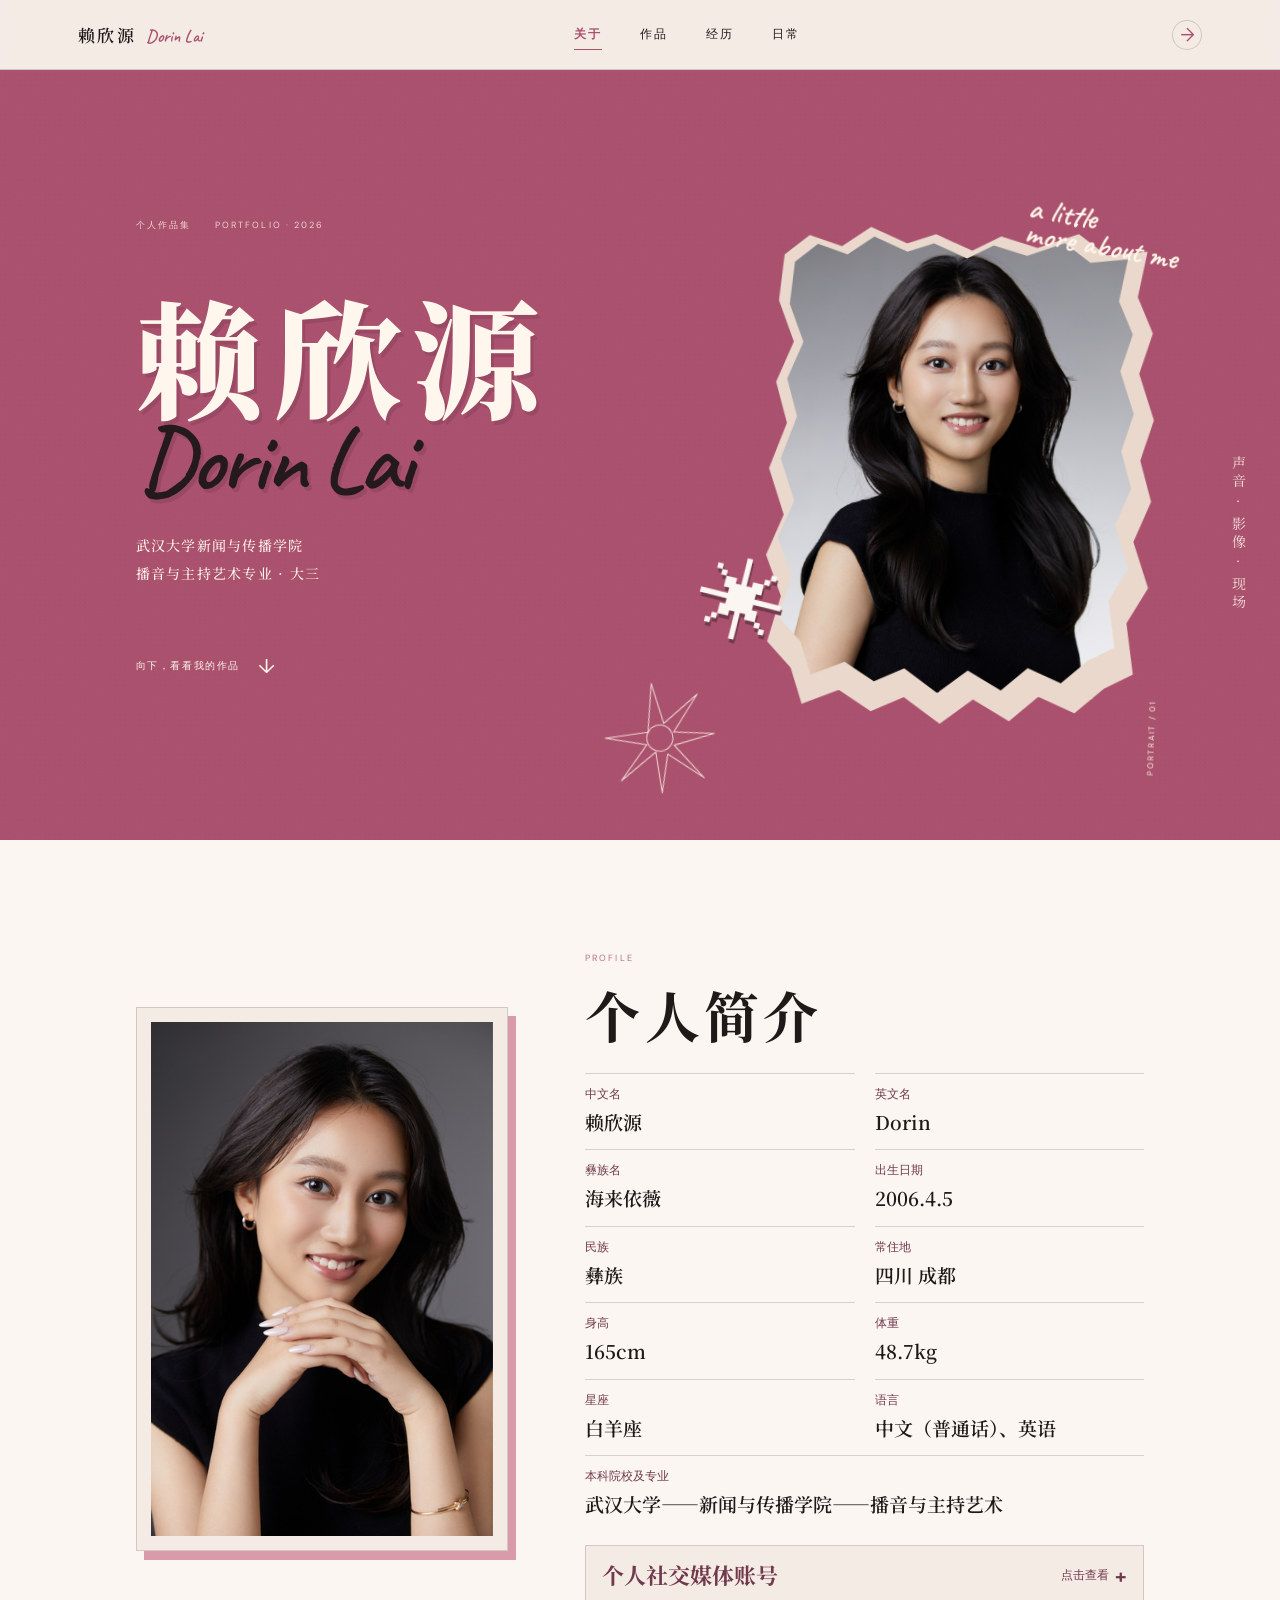
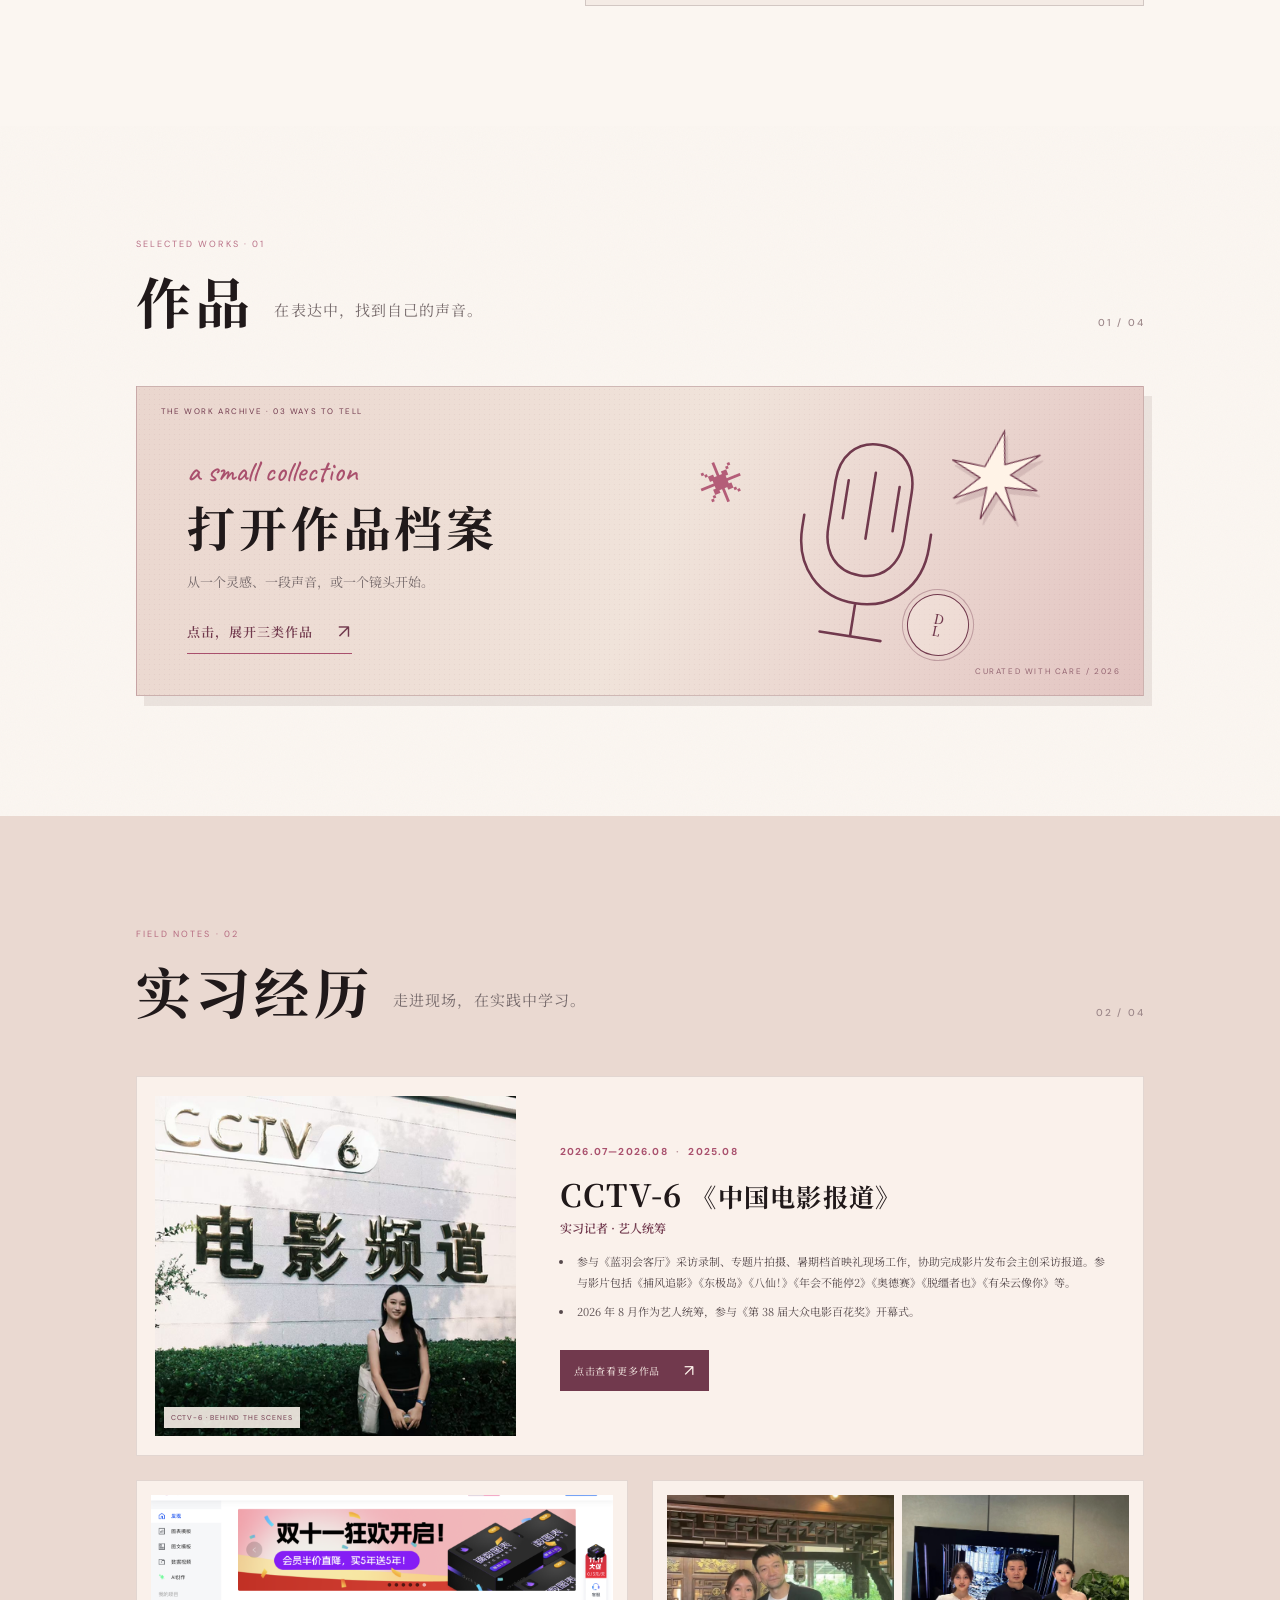
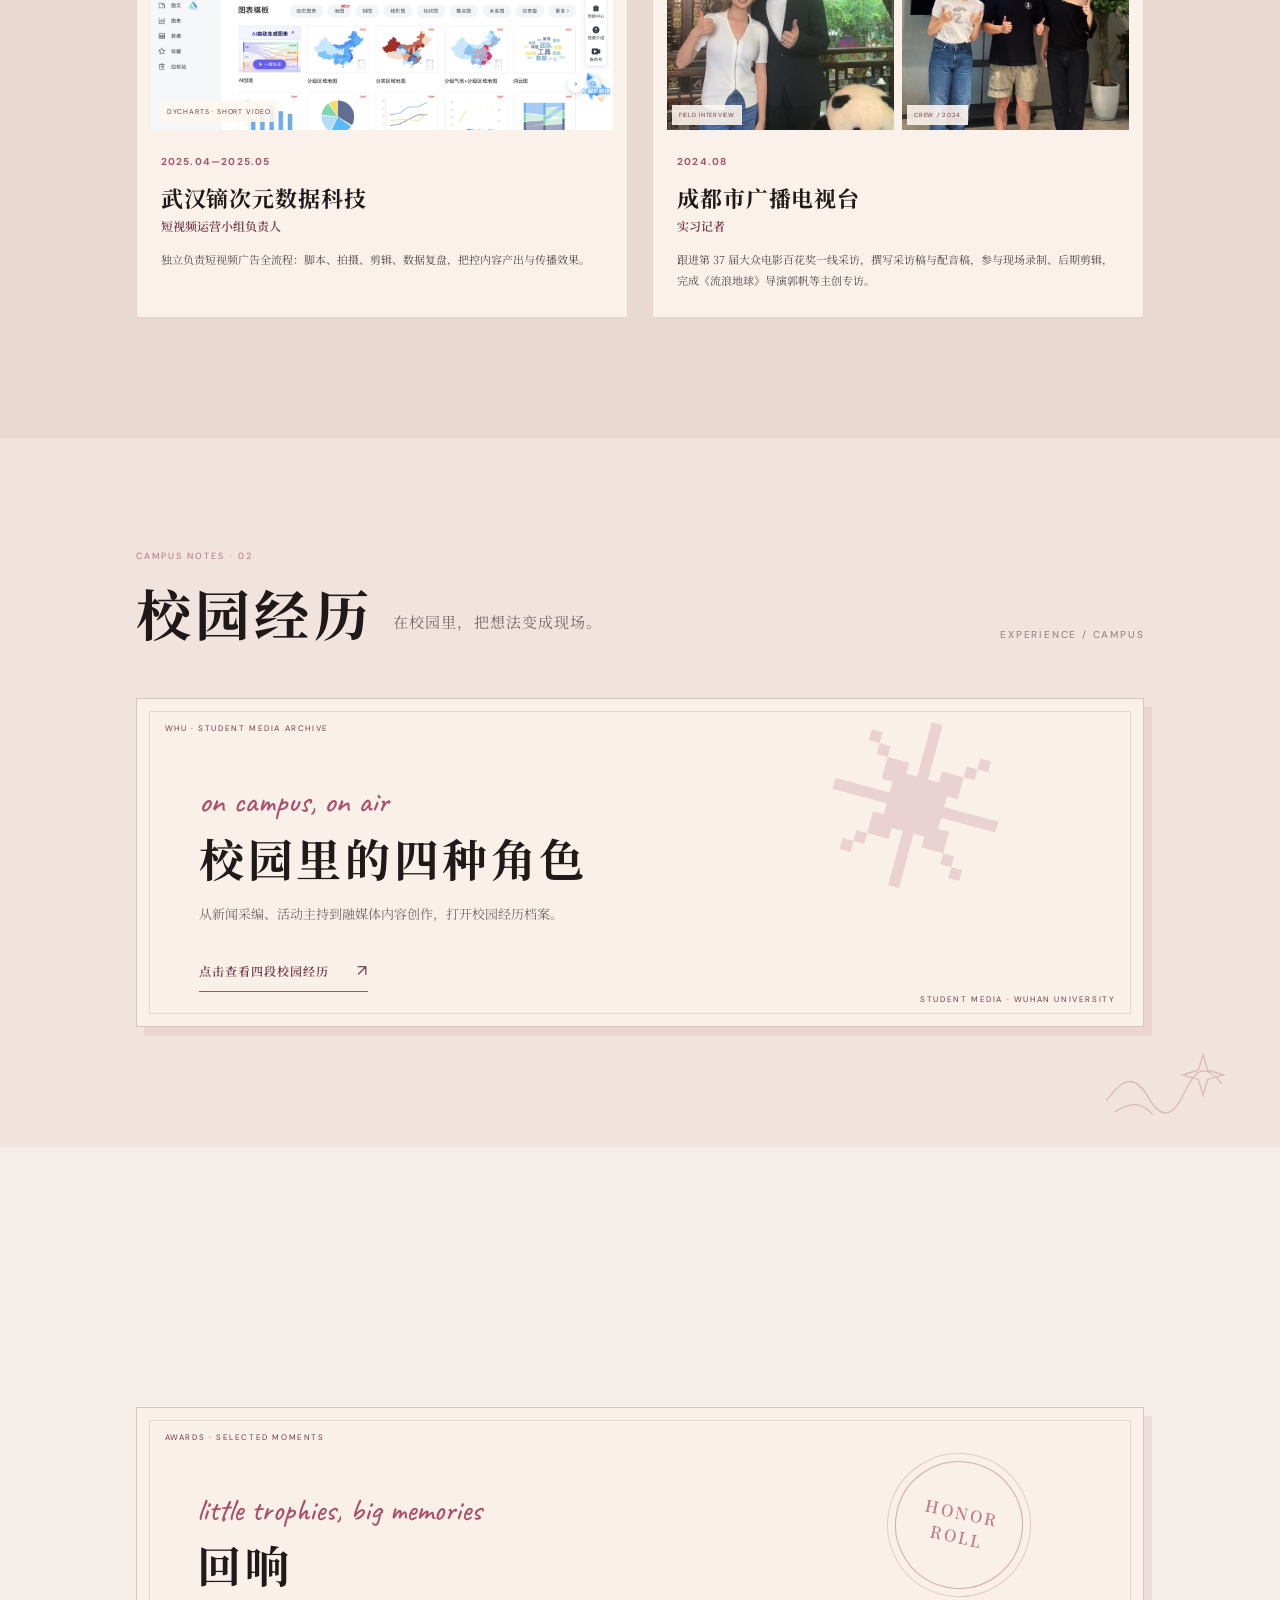
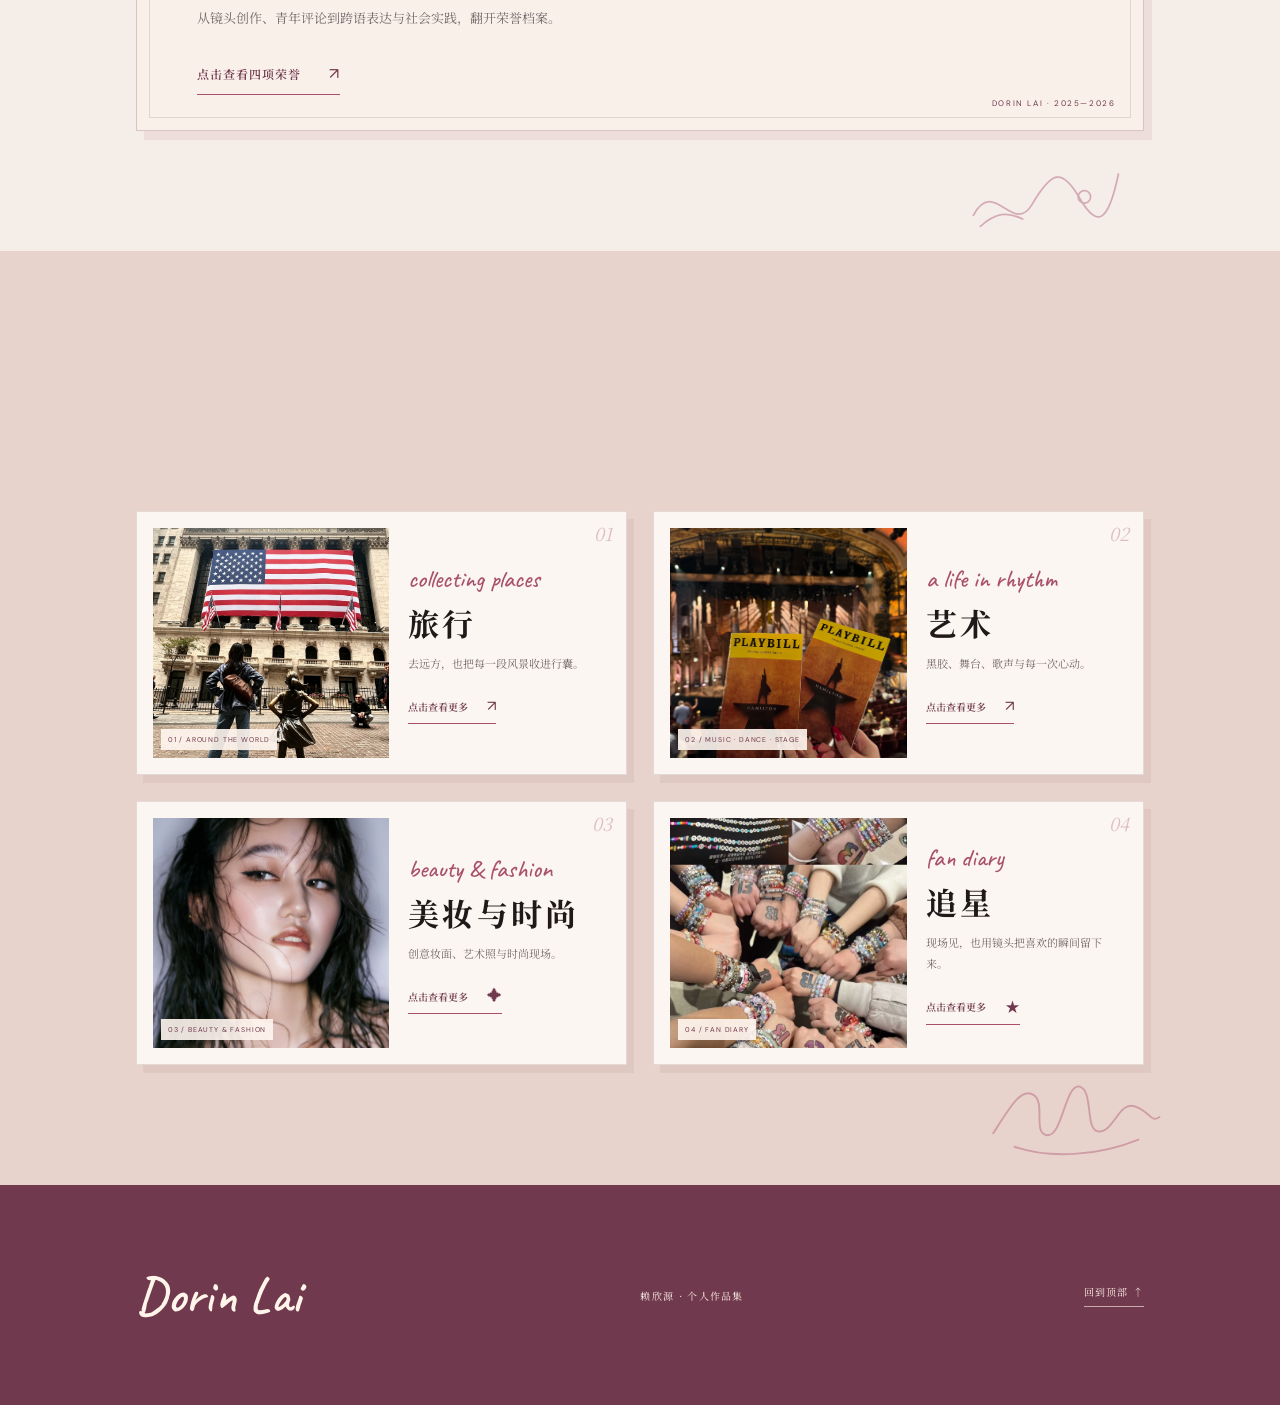
==== commit 31f47293: "Open full portfolio from public homepage" ====
--- a/portfolio.html
+++ b/portfolio.html
@@ -18,7 +18,7 @@
       <nav class="main-nav" aria-label="作品集导航">
         <a href="#about">关于</a><a href="#works">作品</a><a href="#experience">经历</a><a href="#story">日常</a>
       </nav>
-      <a class="back-home" href="index.html" aria-label="返回封面">↗</a>
+      <a class="back-home" href="cover.html" aria-label="返回封面">↗</a>
     </header>
 
     <main>
